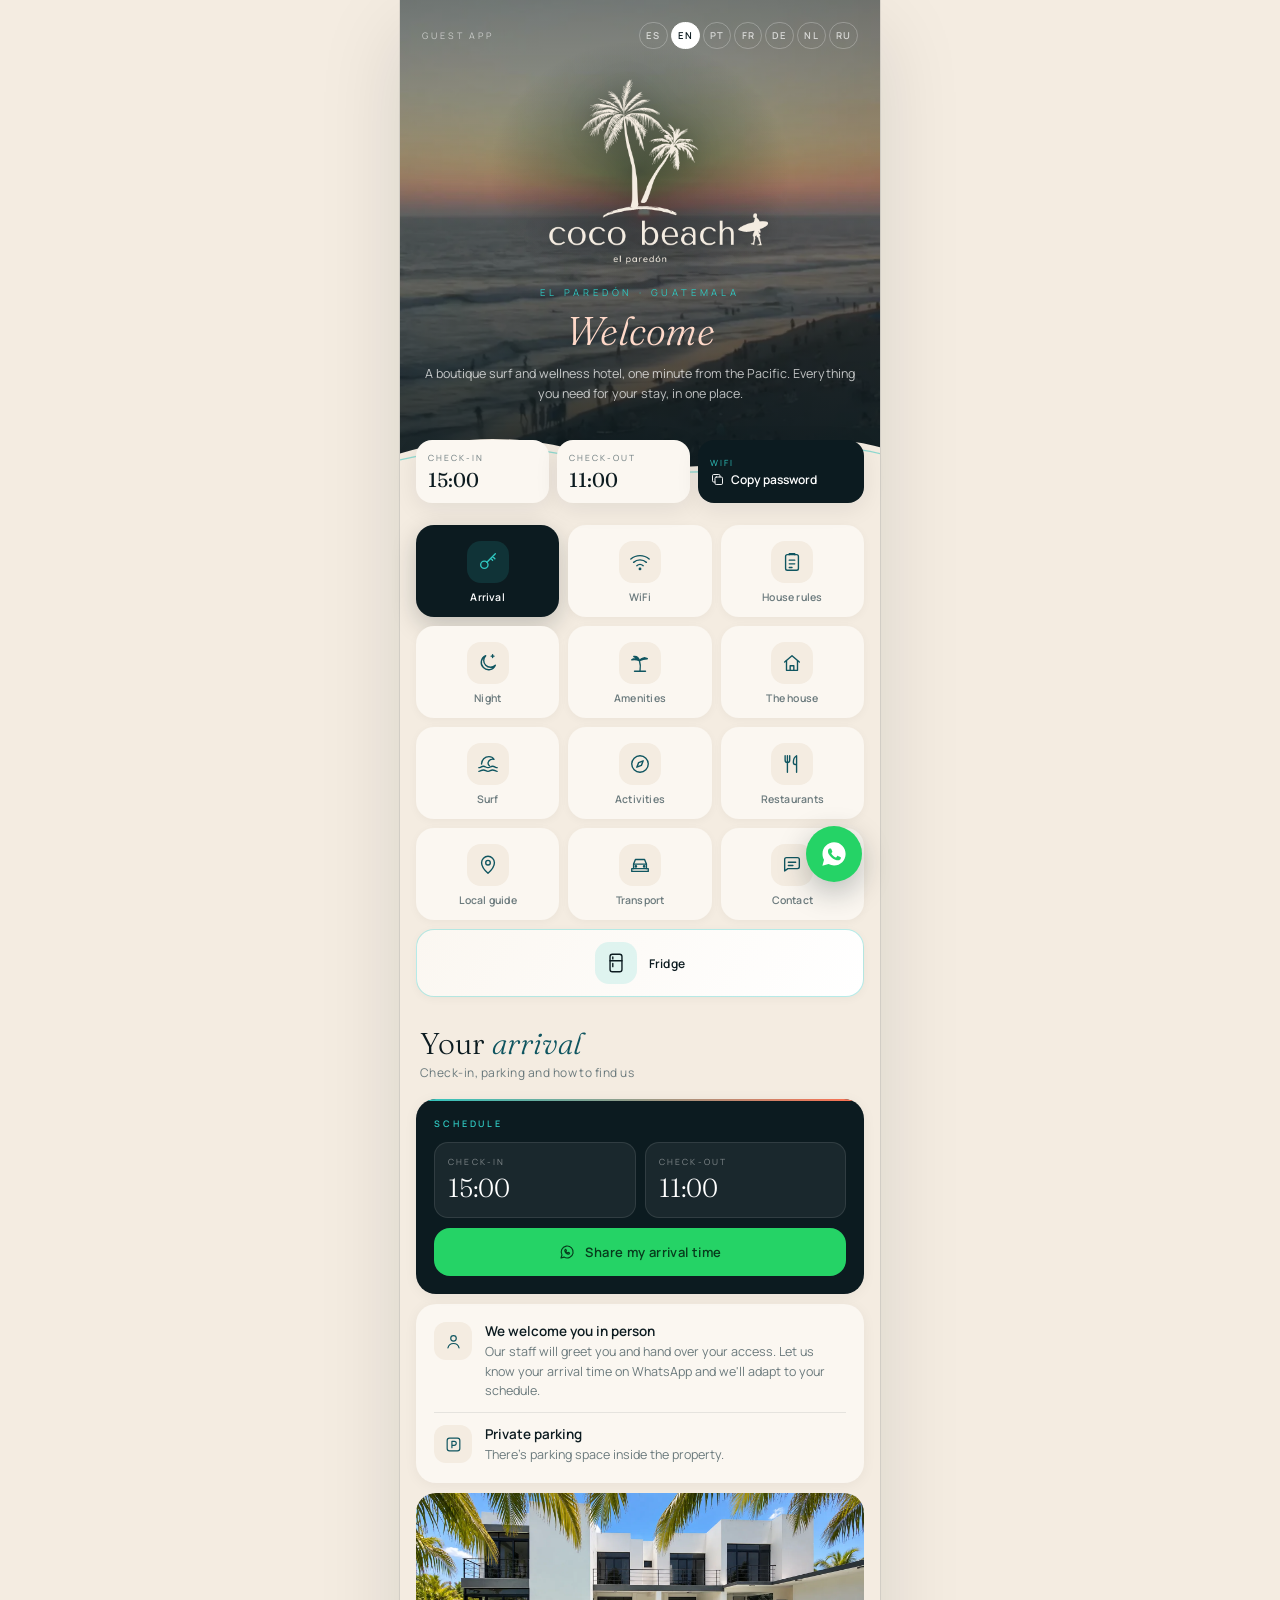
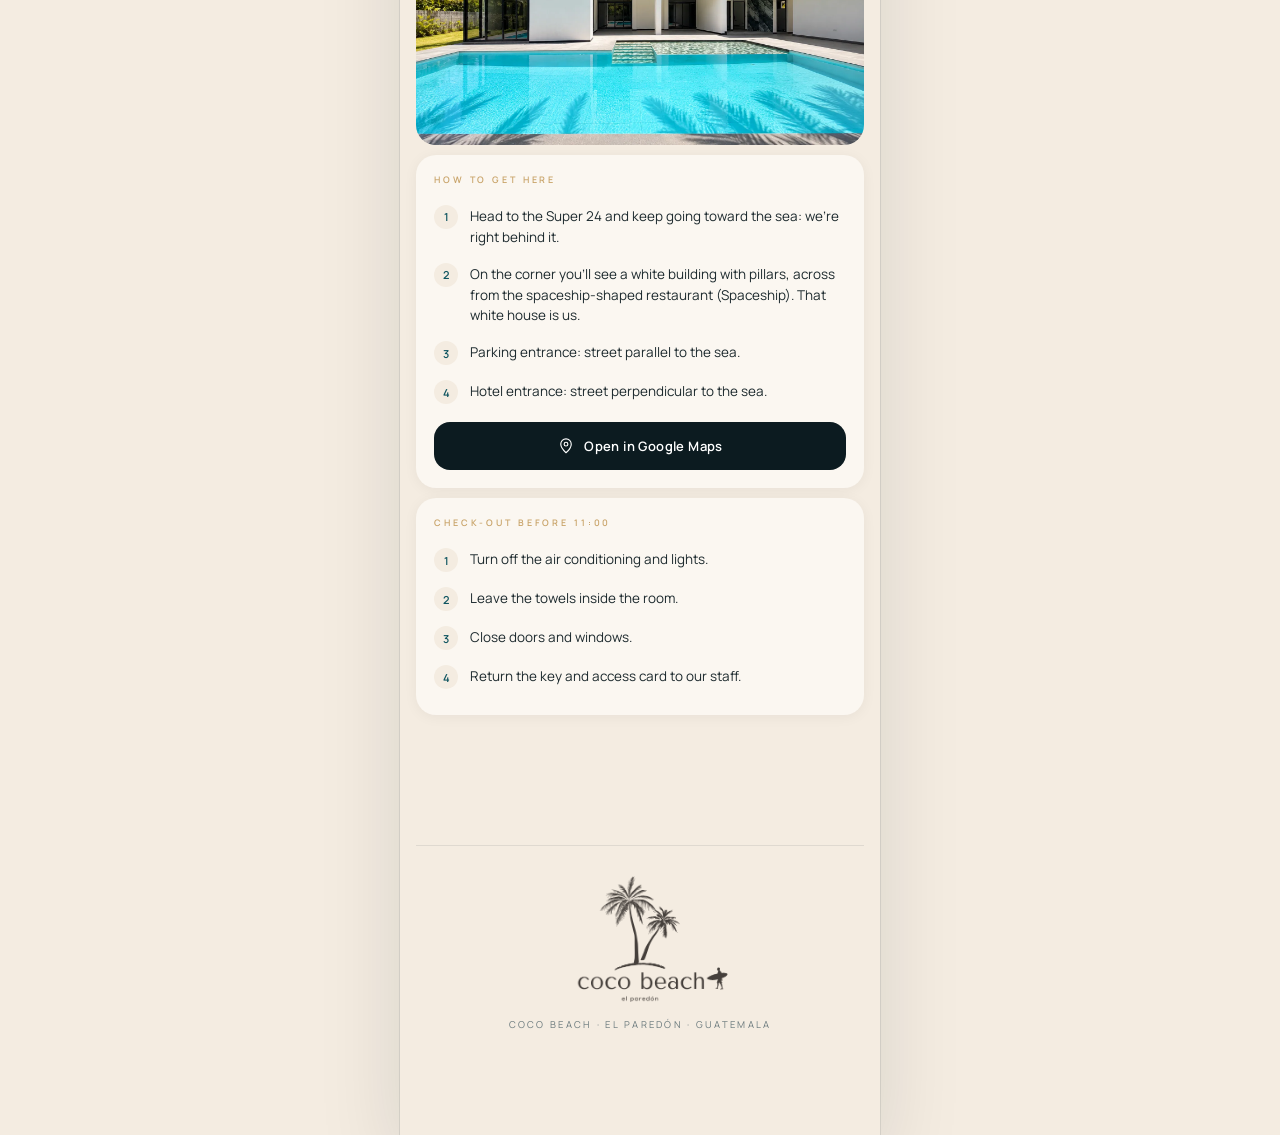
==== guestapp/index.html @ 46b98e41 "Guest app: sección Nevera con pedido por WhatsApp Productos, precios y cantidades desde Google Sheet" ====
<!doctype html>
<html lang="es">
<head>
<meta charset="utf-8">
<meta name="viewport" content="width=device-width, initial-scale=1, viewport-fit=cover">
<title>Coco Beach · Guest App</title>
<meta name="description" content="Guía para huéspedes de Coco Beach, hotel boutique surf en El Paredón, Guatemala.">
<meta name="robots" content="noindex">
<meta property="og:type" content="website">
<meta property="og:site_name" content="Coco Beach El Paredón">
<meta property="og:title" content="Coco Beach · Guest App">
<meta property="og:description" content="Tu guía de estancia: llegada, WiFi, normas, surf, restaurantes y transporte en El Paredón.">
<meta property="og:url" content="https://cocobeachelparedon.com/guestapp/">
<meta property="og:image" content="https://cocobeachelparedon.com/img/og-guestapp.jpg">
<meta property="og:image:width" content="1200">
<meta property="og:image:height" content="630">
<meta property="og:image:alt" content="Logo de Coco Beach sobre el atardecer de El Paredón">
<meta name="twitter:card" content="summary_large_image">
<meta name="twitter:image" content="https://cocobeachelparedon.com/img/og-guestapp.jpg">
<meta name="theme-color" content="#0c1b20">
<link rel="apple-touch-icon" href="../img/logo-mark-dark.png">
<link rel="icon" href="data:image/svg+xml,%3Csvg xmlns='http://www.w3.org/2000/svg' viewBox='0 0 64 64'%3E%3Ccircle cx='32' cy='32' r='32' fill='%230c1b20'/%3E%3Cpath d='M31 52c1-9 1-17-1-25' stroke='%23f3ebe0' stroke-width='3' fill='none' stroke-linecap='round'/%3E%3Cpath d='M30 27c-6-6-14-5-18 0 6-2 11-1 18 0zm0 0c5-7 13-8 19-4-7 0-12 1-19 4zm0 0c-2-7-8-11-14-10 6 2 9 5 14 10zm0 0c4-5 10-7 16-5-6 1-10 2-16 5z' fill='%233fd1c4'/%3E%3C/svg%3E">
<link rel="preconnect" href="https://fonts.googleapis.com">
<link rel="preconnect" href="https://fonts.gstatic.com" crossorigin>
<link href="https://fonts.googleapis.com/css2?family=Fraunces:ital,opsz,wght@0,9..144,300;0,9..144,400;1,9..144,300;1,9..144,400&family=Manrope:wght@400;500;600&display=swap" rel="stylesheet">
<style>
*,*::before,*::after{box-sizing:border-box;margin:0;padding:0;-webkit-tap-highlight-color:transparent}
:root{
  --ink:#0c1b20;--ink2:#16303a;--sea:#2fc7c0;--sea-deep:#0f5560;--coral:#ff6f4f;--palm:#2e5a43;
  --sand:#f4ece1;--sand2:#ebe0d1;--paper:#fbf7f1;--text:#1d2a2e;--muted:#6b7a7d;--line:rgba(12,27,32,.09);
  --gold:#c9a46a;--wa:#25d366;
  --serif:"Fraunces",Georgia,serif;--sans:"Manrope",system-ui,-apple-system,sans-serif;
  --ease:cubic-bezier(.22,1,.36,1);
}
html{background:var(--sand)}
body{font-family:var(--sans);color:var(--text);background:var(--sand);max-width:480px;margin:0 auto;min-height:100vh;position:relative;-webkit-font-smoothing:antialiased;overflow-x:hidden}
@media (min-width:520px){body{box-shadow:0 0 0 1px var(--line),0 30px 80px rgba(12,27,32,.12)}}
a{color:inherit;text-decoration:none}
button{font:inherit;color:inherit;background:none;border:0;cursor:pointer}
svg.i{width:22px;height:22px;fill:none;stroke:currentColor;stroke-width:1.5;stroke-linecap:round;stroke-linejoin:round;flex-shrink:0}

/* hero */
.hero{position:relative;padding:22px 22px 70px;color:#fff;background:var(--ink) url("../img/ext-sunset.webp") center 40%/cover no-repeat;overflow:hidden}
.hero::before{content:"";position:absolute;inset:0;background:linear-gradient(180deg,rgba(12,27,32,.55) 0%,rgba(12,27,32,.35) 40%,rgba(12,27,32,.88) 100%)}
.hero>*{position:relative}
.top{display:flex;justify-content:space-between;align-items:center;gap:10px}
.badge{font-size:9px;letter-spacing:.32em;text-transform:uppercase;color:rgba(255,255,255,.6)}
.langs{display:flex;gap:3px;flex-wrap:wrap;justify-content:flex-end}
.lang{min-width:28px;padding:6px 6px;font-size:9.5px;font-weight:600;letter-spacing:.12em;border:1px solid rgba(255,255,255,.25);border-radius:20px;color:rgba(255,255,255,.7);transition:.2s}
.lang.on{background:#fff;border-color:#fff;color:var(--ink)}
.logo-wrap{position:relative;display:flex;justify-content:center;margin:30px 0 22px}
.logo-wrap::before{content:"";position:absolute;left:50%;top:50%;width:300px;height:260px;transform:translate(-50%,-50%);background:radial-gradient(closest-side,rgba(12,27,32,.55),rgba(12,27,32,0));pointer-events:none}
.logo{position:relative;display:block;width:220px;max-width:62vw;height:auto;transform:translateX(8.5%);filter:drop-shadow(0 2px 14px rgba(0,0,0,.35))}
.eyebrow{text-align:center;font-size:9.5px;letter-spacing:.4em;text-transform:uppercase;color:var(--sea);margin-bottom:10px}
.title{text-align:center;font-family:var(--serif);font-weight:300;font-size:40px;line-height:1.08}
.title em{font-style:italic;color:#ffd9c9}
.tagline{text-align:center;margin-top:12px;font-size:12.5px;color:rgba(255,255,255,.72);line-height:1.6}
.wave{position:absolute;left:0;right:0;bottom:-3px;width:100%;height:49px;display:block}

/* quick strip */
.strip{display:grid;grid-template-columns:1fr 1fr 1.25fr;gap:8px;margin:-34px 16px 0;position:relative;z-index:2}
.chip{background:var(--paper);border-radius:16px;padding:12px 12px 11px;box-shadow:0 6px 24px rgba(12,27,32,.08)}
.chip small{display:block;font-size:8.5px;letter-spacing:.24em;text-transform:uppercase;color:var(--muted);margin-bottom:3px}
.chip b{font-family:var(--serif);font-weight:400;font-size:20px;color:var(--ink)}
.chip.wifi{background:var(--ink);color:#fff;text-align:left}
.chip.wifi small{color:var(--sea)}
.chip.wifi b{color:#fff;font-size:12px;line-height:1.25;font-family:var(--sans);font-weight:600;display:flex;align-items:center;gap:6px}
.chip.wifi svg.i{width:15px;height:15px}

/* nav */
.nav{display:grid;grid-template-columns:repeat(3,1fr);gap:9px;padding:22px 16px 8px}
.tile{background:var(--paper);border-radius:18px;padding:15px 6px 12px;display:flex;flex-direction:column;align-items:center;gap:8px;border:1px solid transparent;transition:transform .2s var(--ease),background .2s,box-shadow .2s;box-shadow:0 2px 10px rgba(12,27,32,.04)}
.tile:active{transform:scale(.96)}
.tile .ic{width:42px;height:42px;border-radius:14px;background:var(--sand);display:grid;place-items:center;color:var(--sea-deep);transition:.2s}
.tile span{font-size:10.5px;font-weight:600;letter-spacing:.02em;color:var(--muted);text-align:center;line-height:1.25}
.tile.on{background:var(--ink);box-shadow:0 8px 24px rgba(12,27,32,.22)}
.tile.on .ic{background:rgba(47,199,192,.14);color:var(--sea)}
.tile.on span{color:#fff}

/* sections */
main{padding:14px 16px 120px}
.sec{display:none;animation:up .35s var(--ease)}
.sec.on{display:block}
@keyframes up{from{opacity:0;transform:translateY(10px)}to{opacity:1;transform:none}}
.h{font-family:var(--serif);font-weight:300;font-size:30px;line-height:1.1;color:var(--ink);margin:8px 4px 4px}
.h em{font-style:italic;color:var(--sea-deep)}
.sub{font-size:12px;color:var(--muted);letter-spacing:.04em;margin:0 4px 18px}
.card{background:var(--paper);border-radius:20px;padding:18px;margin-bottom:10px;box-shadow:0 2px 14px rgba(12,27,32,.05)}
.lbl{font-size:9px;font-weight:600;letter-spacing:.32em;text-transform:uppercase;color:var(--gold);margin-bottom:12px}
.p{font-size:13.5px;line-height:1.65;color:var(--text)}
.p+.p{margin-top:8px}
.dark{background:var(--ink);color:#fff;position:relative;overflow:hidden}
.dark::before{content:"";position:absolute;top:0;left:0;right:0;height:2px;background:linear-gradient(90deg,var(--sea),var(--coral))}
.dark .lbl{color:var(--sea)}
.dark .p{color:rgba(255,255,255,.78)}
.boxes{display:grid;grid-template-columns:1fr 1fr;gap:9px}
.box{background:rgba(255,255,255,.06);border:1px solid rgba(255,255,255,.1);border-radius:14px;padding:13px}
.box small{display:block;font-size:8.5px;letter-spacing:.26em;text-transform:uppercase;color:rgba(255,255,255,.45);margin-bottom:4px}
.box b{font-family:var(--serif);font-weight:300;font-size:26px}
.row{display:flex;gap:13px;align-items:flex-start;padding:12px 0;border-bottom:1px solid var(--line)}
.row:last-child{border-bottom:0;padding-bottom:0}
.row:first-child{padding-top:0}
.row .ib{width:38px;height:38px;border-radius:12px;background:var(--sand);display:grid;place-items:center;color:var(--sea-deep);flex-shrink:0}
.row .ib svg.i{width:19px;height:19px}
.row .t{flex:1;min-width:0}
.row .t b{display:block;font-size:13.5px;font-weight:600;color:var(--ink);margin-bottom:2px}
.row .t p{font-size:12.5px;line-height:1.55;color:var(--muted)}
.dark .row{border-color:rgba(255,255,255,.08)}
.dark .row .ib{background:rgba(255,255,255,.07);color:var(--sea)}
.dark .row .t b{color:#fff}
.dark .row .t p{color:rgba(255,255,255,.6)}
ol.steps{list-style:none;counter-reset:s}
ol.steps li{counter-increment:s;display:flex;gap:12px;align-items:flex-start;font-size:13.5px;line-height:1.55;padding:8px 0}
ol.steps li::before{content:counter(s);width:24px;height:24px;border-radius:50%;background:var(--sand);color:var(--sea-deep);font-size:11px;font-weight:600;display:grid;place-items:center;flex-shrink:0;margin-top:-1px}
ul.dots{list-style:none}
ul.dots li{position:relative;padding:8px 0 8px 22px;font-size:13.5px;line-height:1.55;border-bottom:1px solid var(--line)}
ul.dots li:last-child{border-bottom:0}
ul.dots li::before{content:"";position:absolute;left:4px;top:15px;width:7px;height:7px;border-radius:50%;border:1.5px solid var(--sea)}
.btn{display:flex;align-items:center;justify-content:center;gap:9px;width:100%;padding:15px 18px;border-radius:16px;font-size:13px;font-weight:600;letter-spacing:.03em;background:var(--ink);color:#fff;margin-top:10px;transition:transform .15s}
.btn:active{transform:scale(.98)}
.btn.sea{background:var(--sea-deep)}
.btn.wa{background:var(--wa);color:#073b1c}
.btn.light{background:var(--sand);color:var(--ink)}
.btn.coral{background:var(--coral);color:#fff}
.btn svg.i{width:18px;height:18px}
.btns2{display:grid;grid-template-columns:1fr 1fr;gap:8px}
.btns2 .btn{margin-top:8px}
.wifi-box{display:flex;align-items:center;justify-content:space-between;gap:12px;background:rgba(255,255,255,.06);border:1px solid rgba(255,255,255,.1);border-radius:14px;padding:13px 14px;margin-bottom:8px}
.wifi-box small{display:block;font-size:8.5px;letter-spacing:.26em;text-transform:uppercase;color:rgba(255,255,255,.45);margin-bottom:3px}
.wifi-box b{font-size:16px;font-weight:600;word-break:break-all}
.copy{padding:9px 13px;border-radius:12px;background:var(--sea);color:var(--ink);font-size:11px;font-weight:600;white-space:nowrap}
.copy.ok{background:#fff}
.list a{display:flex;align-items:center;gap:13px;padding:12px 0;border-bottom:1px solid var(--line)}
.list a:last-child{border-bottom:0;padding-bottom:0}
.list a:first-child{padding-top:0}
.list .ib{width:38px;height:38px;border-radius:12px;background:var(--sand);display:grid;place-items:center;color:var(--sea-deep);flex-shrink:0}
.list .ib svg.i{width:19px;height:19px}
.list .t{flex:1;min-width:0}
.list .t b{display:block;font-size:14px;font-weight:600;color:var(--ink)}
.list .t small{font-size:11.5px;color:var(--muted)}
.list .go{color:var(--muted)}
.list .go svg.i{width:16px;height:16px}
.tag{display:inline-block;font-size:8.5px;font-weight:600;letter-spacing:.18em;text-transform:uppercase;color:var(--coral);margin-left:6px;vertical-align:2px}
.amen{display:grid;grid-template-columns:1fr 1fr;gap:8px}
.am{background:var(--paper);border-radius:16px;padding:14px;display:flex;gap:10px;align-items:center;font-size:12.5px;font-weight:500;color:var(--ink);box-shadow:0 2px 10px rgba(12,27,32,.04)}
.am svg.i{color:var(--sea-deep);width:19px;height:19px}
.note{display:flex;gap:10px;align-items:flex-start;background:rgba(47,199,192,.1);border-radius:14px;padding:12px 14px;font-size:12.5px;line-height:1.55;color:var(--sea-deep);margin-top:10px}
.note svg.i{width:18px;height:18px;margin-top:1px}
.note.warn{background:rgba(255,111,79,.1);color:#b4472e}
.note[hidden]{display:none}
.photo{border-radius:20px;overflow:hidden;margin-bottom:10px;aspect-ratio:16/9;background:var(--sand2)}
.photo img{width:100%;height:100%;object-fit:cover;display:block}
.host{display:flex;align-items:center;gap:14px;margin-bottom:6px}
.av{width:54px;height:54px;border-radius:50%;background:var(--sand);display:grid;place-items:center;overflow:hidden}
.av img{width:38px;height:auto}
.host b{font-family:var(--serif);font-weight:400;font-size:21px;color:var(--ink);display:block}
.host small{font-size:11.5px;color:var(--muted)}
.dark .host b{color:#fff}
.stars{display:flex;gap:4px;justify-content:center;color:var(--gold);margin:6px 0 10px}
.stars svg.i{width:20px;height:20px;fill:currentColor}
.center{text-align:center}
footer{text-align:center;padding:24px 20px 104px;font-size:9.5px;letter-spacing:.24em;text-transform:uppercase;color:var(--muted);border-top:1px solid var(--line);margin:0 16px}
footer img{width:150px;height:auto;opacity:.85;display:block;margin:6px auto 16px;transform:translateX(8.5%)}
.fab{position:fixed;bottom:max(18px,env(safe-area-inset-bottom));right:max(18px,calc(50vw - 222px));width:56px;height:56px;border-radius:50%;background:var(--wa);color:#fff;display:grid;place-items:center;box-shadow:0 10px 30px rgba(12,27,32,.28);z-index:10}
.fab svg{width:28px;height:28px;fill:#fff}
/* fridge */
.tile.wide{grid-column:1/-1;flex-direction:row;justify-content:center;gap:12px;padding:12px;background:linear-gradient(120deg,var(--paper),#fff);border-color:rgba(47,199,192,.35)}
.tile.wide .ic{background:rgba(47,199,192,.14)}
.tile.wide span{font-size:12px;color:var(--ink)}
.tile.wide.on{background:var(--ink);border-color:var(--ink)}
.tile.wide.on span{color:#fff}
.fcat{font-size:9px;font-weight:600;letter-spacing:.32em;text-transform:uppercase;color:var(--gold);margin:20px 4px 10px}
.fgrid{display:grid;grid-template-columns:1fr 1fr;gap:9px}
.prod{background:var(--paper);border-radius:18px;padding:10px 10px 12px;display:flex;flex-direction:column;box-shadow:0 2px 10px rgba(12,27,32,.04);border:1.5px solid transparent;transition:border-color .2s}
.prod.sel{border-color:var(--sea)}
.prod.off{opacity:.5}
.pimg{aspect-ratio:1/1;border-radius:13px;background:var(--sand);display:grid;place-items:center;overflow:hidden;margin-bottom:9px;color:var(--sea-deep)}
.pimg img{width:84%;height:84%;object-fit:contain;display:block}
.pimg svg.i{width:34px;height:34px;opacity:.55}
.prod b{font-size:12.5px;font-weight:600;color:var(--ink);line-height:1.3}
.prod small{font-size:10.5px;color:var(--muted);margin-top:2px}
.pfoot{display:flex;align-items:center;justify-content:space-between;gap:6px;margin-top:auto;padding-top:9px}
.price{font-family:var(--serif);font-size:18px;color:var(--ink)}
.price.ask{font-family:var(--sans);font-size:10px;color:var(--muted)}
.left{font-size:9.5px;font-weight:600;letter-spacing:.06em;color:var(--sea-deep);margin-top:4px}
.left.out{color:var(--coral)}
.step{display:flex;align-items:center;gap:2px;background:var(--sand);border-radius:20px;padding:2px}
.step button{width:28px;height:28px;border-radius:50%;display:grid;place-items:center;color:var(--ink)}
.step button.add{background:var(--ink);color:#fff}
.step button:disabled{opacity:.3}
.step svg.i{width:15px;height:15px;stroke-width:2}
.step em{font-style:normal;font-size:12.5px;font-weight:600;min-width:16px;text-align:center}
.olines{margin:4px 0 12px}
.oline{display:flex;justify-content:space-between;gap:10px;font-size:13px;padding:7px 0;border-bottom:1px solid rgba(255,255,255,.08);color:rgba(255,255,255,.85)}
.ototal{display:flex;justify-content:space-between;align-items:baseline;padding-top:10px}
.ototal b{font-family:var(--serif);font-weight:300;font-size:28px;color:#fff}
.ototal span{font-size:9px;letter-spacing:.26em;text-transform:uppercase;color:rgba(255,255,255,.5)}
.ofields{display:grid;grid-template-columns:.9fr 1.4fr;gap:8px;margin-top:14px}
.ofields label{display:block;font-size:8.5px;letter-spacing:.24em;text-transform:uppercase;color:rgba(255,255,255,.5);margin-bottom:5px}
.ofields select,.ofields input{width:100%;font:inherit;font-size:14px;color:#fff;background:rgba(255,255,255,.07);border:1px solid rgba(255,255,255,.14);border-radius:12px;padding:11px 12px;outline:none;-webkit-appearance:none;appearance:none}
.ofields select:focus,.ofields input:focus{border-color:var(--sea)}
.ofields select option{color:var(--ink)}
.dark .note{background:rgba(47,199,192,.12);color:var(--sea)}
.dark .note.warn{background:rgba(255,111,79,.14);color:#ffb4a3}
.cartbar{position:fixed;left:50%;transform:translateX(-50%);bottom:max(16px,env(safe-area-inset-bottom));width:calc(100% - 32px);max-width:448px;display:flex;align-items:center;justify-content:space-between;gap:12px;padding:14px 18px;border-radius:18px;background:var(--ink);color:#fff;box-shadow:0 14px 36px rgba(12,27,32,.35);z-index:11;font-size:13px;font-weight:600}
.cartbar .cnt{display:flex;align-items:center;gap:10px;text-align:left}
.cartbar .cnt svg.i{width:20px;height:20px;color:var(--sea)}
.cartbar small{display:block;font-size:10.5px;font-weight:500;color:rgba(255,255,255,.6)}
.cartbar .go{display:flex;align-items:center;gap:6px;color:var(--sea)}
.cartbar svg.i{width:16px;height:16px}
body.has-cart .fab{display:none}
@media (max-width:360px){.title{font-size:31px}.chip b{font-size:17px}.tile span{font-size:9.5px}}
@media (prefers-reduced-motion:reduce){.sec{animation:none}}
</style>
</head>
<body>

<header class="hero">
  <div class="top">
    <span class="badge">Guest App</span>
    <div class="langs" id="langs"></div>
  </div>
  <div class="logo-wrap"><img class="logo" src="../img/logo-full-light.png" alt="Coco Beach El Paredón" width="342" height="287"></div>
  <p class="eyebrow" data-t="hero.eyebrow"></p>
  <h1 class="title"><em data-t="hero.pre"></em></h1>
  <p class="tagline" data-t="hero.tag"></p>
  <svg class="wave" viewBox="0 0 480 46" preserveAspectRatio="none" aria-hidden="true"><path d="M0 24 C60 6 120 6 180 22 S300 42 360 26 S440 8 480 18 V46 H0Z" fill="#f4ece1"/><path d="M0 30 C70 14 130 16 190 30 S310 46 370 32 S445 16 480 24" fill="none" stroke="rgba(47,199,192,.5)" stroke-width="1.2"/></svg>
</header>

<div class="strip">
  <div class="chip"><small data-t="strip.in"></small><b>15:00</b></div>
  <div class="chip"><small data-t="strip.out"></small><b>11:00</b></div>
  <button class="chip wifi" id="wifiChip" type="button"><small>WiFi</small><b><svg class="i"><use href="#i-copy"/></svg><span data-t="strip.wifi"></span></b></button>
</div>

<nav class="nav" id="nav"></nav>
<main id="main"></main>

<footer>
  <img src="../img/logo-full-dark.png" alt="Coco Beach El Paredón" width="342" height="287">
  Coco Beach · El Paredón · Guatemala
</footer>

<a class="fab" href="https://wa.me/50239995950" target="_blank" rel="noopener" aria-label="WhatsApp"><svg viewBox="0 0 24 24"><path d="M12.04 2C6.58 2 2.13 6.45 2.13 11.91c0 1.75.46 3.45 1.32 4.95L2.05 22l5.25-1.38a9.9 9.9 0 0 0 4.74 1.21h.01c5.46 0 9.91-4.45 9.91-9.91 0-2.65-1.03-5.14-2.9-7.01A9.82 9.82 0 0 0 12.04 2Zm5.8 14.06c-.24.68-1.42 1.3-1.95 1.35-.5.05-.97.23-3.27-.68-2.77-1.09-4.52-3.92-4.66-4.1-.13-.18-1.11-1.48-1.11-2.82 0-1.34.7-2 .95-2.27.25-.27.54-.34.72-.34l.52.01c.17 0 .39-.06.6.46.23.55.77 1.89.84 2.03.07.14.11.3.02.48-.09.18-.14.3-.27.45-.14.16-.29.36-.41.48-.14.14-.28.29-.12.56.16.27.7 1.16 1.51 1.88 1.04.93 1.91 1.21 2.18 1.35.27.14.43.11.59-.07.16-.18.68-.79.86-1.07.18-.27.36-.23.61-.14.25.09 1.59.75 1.86.89.27.14.45.2.52.32.07.11.07.66-.17 1.34Z"/></svg></a>

<svg width="0" height="0" style="position:absolute" aria-hidden="true">
  <symbol id="i-key" viewBox="0 0 24 24"><circle cx="8" cy="15" r="4"/><path d="M10.8 12.2 20 3M17 6l2.5 2.5M15 8l2 2"/></symbol>
  <symbol id="i-wifi" viewBox="0 0 24 24"><path d="M2 8.8a15 15 0 0 1 20 0M5 12.4a10.5 10.5 0 0 1 14 0M8.5 16a5.5 5.5 0 0 1 7 0"/><circle cx="12" cy="19.5" r=".8" fill="currentColor"/></symbol>
  <symbol id="i-rules" viewBox="0 0 24 24"><rect x="5" y="4" width="14" height="17" rx="2"/><path d="M9 4V3h6v1M9 10h6M9 14h6M9 18h3"/></symbol>
  <symbol id="i-moon" viewBox="0 0 24 24"><path d="M20 14.5A8 8 0 1 1 9.5 4a6.5 6.5 0 0 0 10.5 10.5Z"/><path d="M17 3v3M15.5 4.5h3"/></symbol>
  <symbol id="i-palm" viewBox="0 0 24 24"><path d="M12 21c.6-4 .6-8-.6-11.5"/><path d="M11.4 9.5C9 6.8 5.5 6.6 3 8.6c3-.6 5.5-.3 8.4.9ZM11.4 9.5c2-3 5.6-3.8 8.6-2.2-3.2 0-5.8.6-8.6 2.2ZM11.4 9.5c-.8-3-3.4-5-6.2-4.6 2.6.9 4.4 2.4 6.2 4.6ZM11.4 9.5c1.8-2.4 4.4-3.4 7-2.8"/><path d="M6 21h12"/></symbol>
  <symbol id="i-home" viewBox="0 0 24 24"><path d="M4 11 12 4l8 7"/><path d="M6 9.5V20h12V9.5"/><path d="M10 20v-5h4v5"/></symbol>
  <symbol id="i-wave" viewBox="0 0 24 24"><path d="M2 16c2 0 2.5-1.5 5-1.5S9.5 16 12 16s2.5-1.5 5-1.5 3 1.5 5 1.5"/><path d="M2 20c2 0 2.5-1.5 5-1.5S9.5 20 12 20s2.5-1.5 5-1.5 3 1.5 5 1.5"/><path d="M5 12c0-4.5 3.5-8 8-8 2.5 0 4.5 1.2 5.5 3-2.5-.8-5.5.3-6.3 3.2-.4 1.4.2 2.8 1.3 3.8"/></symbol>
  <symbol id="i-compass" viewBox="0 0 24 24"><circle cx="12" cy="12" r="9"/><path d="m15.5 8.5-2 5-5 2 2-5 5-2Z"/></symbol>
  <symbol id="i-food" viewBox="0 0 24 24"><path d="M7 3v8M4.5 3v5a2.5 2.5 0 0 0 5 0V3M7 11v10"/><path d="M17 21V3c-2.2 1.2-3.5 3.6-3.5 7 0 1.6.8 2.5 2 2.5H17"/></symbol>
  <symbol id="i-pin" viewBox="0 0 24 24"><path d="M12 21s-7-6.2-7-11.5A7 7 0 0 1 19 9.5C19 14.8 12 21 12 21Z"/><circle cx="12" cy="9.5" r="2.5"/></symbol>
  <symbol id="i-car" viewBox="0 0 24 24"><path d="M5 16V11l2-5h10l2 5v5"/><path d="M3 16h18v3H3zM5 11h14"/><circle cx="7.5" cy="13.5" r=".7" fill="currentColor"/><circle cx="16.5" cy="13.5" r=".7" fill="currentColor"/></symbol>
  <symbol id="i-chat" viewBox="0 0 24 24"><path d="M4 18.5V6a2 2 0 0 1 2-2h12a2 2 0 0 1 2 2v8a2 2 0 0 1-2 2H7.5L4 18.5Z"/><path d="M8 9h8M8 12.5h5"/></symbol>
  <symbol id="i-clock" viewBox="0 0 24 24"><circle cx="12" cy="12" r="9"/><path d="M12 7v5l3 2"/></symbol>
  <symbol id="i-user" viewBox="0 0 24 24"><circle cx="12" cy="8" r="3.5"/><path d="M5 20c.8-3.6 3.6-5.5 7-5.5s6.2 1.9 7 5.5"/></symbol>
  <symbol id="i-parking" viewBox="0 0 24 24"><rect x="4" y="4" width="16" height="16" rx="3"/><path d="M10 16V8h3a2.5 2.5 0 0 1 0 5h-3"/></symbol>
  <symbol id="i-nfc" viewBox="0 0 24 24"><rect x="3" y="6" width="18" height="12" rx="2"/><path d="M13 10a3 3 0 0 1 0 4M15.5 8.5a5.5 5.5 0 0 1 0 7"/><path d="M6 14h3"/></symbol>
  <symbol id="i-cam" viewBox="0 0 24 24"><path d="M4 8h11l3 3-3 3H4z"/><path d="M8 14v3M5 17h6"/><circle cx="12.5" cy="11" r=".7" fill="currentColor"/></symbol>
  <symbol id="i-shh" viewBox="0 0 24 24"><path d="M4 9v6h4l5 4V5L8 9H4Z"/><path d="m17 9.5 4 5M21 9.5l-4 5"/></symbol>
  <symbol id="i-pool" viewBox="0 0 24 24"><path d="M2 18c2 0 2.5-1.3 5-1.3s3 1.3 5 1.3 3-1.3 5-1.3 3 1.3 5 1.3"/><path d="M8 15V5a2 2 0 0 1 4 0M16 15V5a2 2 0 0 0-4 0M8 9h8M8 12.5h8"/></symbol>
  <symbol id="i-billiard" viewBox="0 0 24 24"><circle cx="12" cy="12" r="8"/><circle cx="12" cy="12" r="3"/></symbol>
  <symbol id="i-sofa" viewBox="0 0 24 24"><path d="M5 11V8a2 2 0 0 1 2-2h10a2 2 0 0 1 2 2v3"/><path d="M3 13a2 2 0 0 1 4 0v1h10v-1a2 2 0 0 1 4 0v5H3v-5ZM5 18v2M19 18v2"/></symbol>
  <symbol id="i-glass" viewBox="0 0 24 24"><path d="M6 4h12l-6 8-6-8ZM12 12v8M8 20h8"/></symbol>
  <symbol id="i-hammock" viewBox="0 0 24 24"><path d="M3 5v15M21 5v15M3 8c3 6 15 6 18 0"/></symbol>
  <symbol id="i-chair" viewBox="0 0 24 24"><path d="M5 20l3-9h8l2 9M6.5 15h11M8 11 6 4"/></symbol>
  <symbol id="i-shower" viewBox="0 0 24 24"><path d="M5 21V6a3 3 0 0 1 6 0"/><path d="M8 8h6a3 3 0 0 0-6 0ZM9.5 12v1M12.5 12v1M11 15v1M14 15v1M15.5 12v1"/></symbol>
  <symbol id="i-drop" viewBox="0 0 24 24"><path d="M12 3s6 6.5 6 11a6 6 0 0 1-12 0c0-4.5 6-11 6-11Z"/></symbol>
  <symbol id="i-laundry" viewBox="0 0 24 24"><rect x="4" y="3" width="16" height="18" rx="2"/><circle cx="12" cy="13" r="4.5"/><path d="M8 6.5h1.5"/></symbol>
  <symbol id="i-snow" viewBox="0 0 24 24"><path d="M12 3v18M4.2 7.5l15.6 9M4.2 16.5l15.6-9M9.5 4.5 12 6l2.5-1.5M9.5 19.5 12 18l2.5 1.5"/></symbol>
  <symbol id="i-towel" viewBox="0 0 24 24"><path d="M6 4h10a2 2 0 0 1 2 2v14H8a2 2 0 0 1-2-2V4Z"/><path d="M6 4a2 2 0 0 0-2 2v3h2M10 15h6"/></symbol>
  <symbol id="i-bulb" viewBox="0 0 24 24"><path d="M9 18h6M10 21h4M8.5 14.5a6 6 0 1 1 7 0c-.8.6-1.5 1.5-1.5 2.5h-4c0-1-.7-1.9-1.5-2.5Z"/></symbol>
  <symbol id="i-sun" viewBox="0 0 24 24"><circle cx="12" cy="12" r="4"/><path d="M12 2v2M12 20v2M4.9 4.9l1.4 1.4M17.7 17.7l1.4 1.4M2 12h2M20 12h2M4.9 19.1l1.4-1.4M17.7 6.3l1.4-1.4"/></symbol>
  <symbol id="i-flag" viewBox="0 0 24 24"><path d="M5 21V4M5 4h12l-2 4 2 4H5"/></symbol>
  <symbol id="i-turtle" viewBox="0 0 24 24"><ellipse cx="11" cy="13" rx="6.5" ry="4.5"/><path d="M17.5 12.5h2a1.5 1.5 0 0 0 0-3c-1 0-1.7.8-2 1.5M6 16.5l-1.5 2M15 16.5l1.5 2M7 9.5 5.5 7.5M14.5 9l1-1.8M8 13h6M11 8.5v9"/></symbol>
  <symbol id="i-whale" viewBox="0 0 24 24"><path d="M3 13c0 3.5 3 6 8 6 4.5 0 8-2.5 8-7 0-1 .5-2 2-3-2 0-3 .5-3.5 1.5-.5-3-3-5-6.5-5S4 7.5 3 13Z"/><path d="M8 6c-.5-1.5-.5-2.5 0-3.5M8 6c1-1 2-1.5 3-1.5"/></symbol>
  <symbol id="i-fish" viewBox="0 0 24 24"><path d="M3 12c3-4 8-5.5 12-3.5l4-3v13l-4-3C11 17.5 6 16 3 12Z"/><circle cx="7.5" cy="11.5" r=".7" fill="currentColor"/></symbol>
  <symbol id="i-kayak" viewBox="0 0 24 24"><path d="M3 16c5 2.5 13 2.5 18 0-5-2.5-13-2.5-18 0Z"/><path d="m6 6 12 14M5 5l2 1-1 1-1-2ZM19 21l-2-1 1-1 1 2Z"/></symbol>
  <symbol id="i-horse" viewBox="0 0 24 24"><path d="M8 21v-5c-2-1-3-3-3-5 0-4 3-7 7-7l1-1 1 2c2 1 4 3 4 6l1 3h-3l-1-2-2 1v8"/><circle cx="14.5" cy="7.5" r=".6" fill="currentColor"/></symbol>
  <symbol id="i-mountain" viewBox="0 0 24 24"><path d="M2 20 9 7l4 6 2-3 7 10H2Z"/><path d="M8 4.5c.6-.8 1.4-.8 2 0M13 3c.6-.8 1.4-.8 2 0"/></symbol>
  <symbol id="i-tree" viewBox="0 0 24 24"><path d="M12 21v-6M7 15h10l-3-4h2l-4-7-4 7h2l-3 4Z"/></symbol>
  <symbol id="i-cash" viewBox="0 0 24 24"><rect x="3" y="6" width="18" height="12" rx="2"/><circle cx="12" cy="12" r="2.5"/><path d="M6 9.5v5M18 9.5v5"/></symbol>
  <symbol id="i-card" viewBox="0 0 24 24"><rect x="3" y="5" width="18" height="14" rx="2"/><path d="M3 10h18M7 15h3"/></symbol>
  <symbol id="i-pill" viewBox="0 0 24 24"><rect x="3" y="8.5" width="18" height="7" rx="3.5" transform="rotate(-45 12 12)"/><path d="m9.5 9.5 5 5"/></symbol>
  <symbol id="i-cart" viewBox="0 0 24 24"><path d="M3 4h2l2.4 11h10.6l2-8H6.3"/><circle cx="9" cy="19.5" r="1.3"/><circle cx="17" cy="19.5" r="1.3"/></symbol>
  <symbol id="i-phone" viewBox="0 0 24 24"><path d="M5 4h4l2 5-2.5 1.5a11 11 0 0 0 5 5L15 13l5 2v4a1 1 0 0 1-1 1C11 20 4 13 4 5a1 1 0 0 1 1-1Z"/></symbol>
  <symbol id="i-shield" viewBox="0 0 24 24"><path d="M12 3 5 6v5.5c0 4.5 3 8 7 9.5 4-1.5 7-5 7-9.5V6l-7-3Z"/></symbol>
  <symbol id="i-plus" viewBox="0 0 24 24"><rect x="3" y="3" width="18" height="18" rx="4"/><path d="M12 8v8M8 12h8"/></symbol>
  <symbol id="i-amb" viewBox="0 0 24 24"><path d="M3 17V8h11v9M14 11h4l3 3v3h-7"/><circle cx="7" cy="17.5" r="1.8"/><circle cx="17" cy="17.5" r="1.8"/><path d="M8.5 10v4M6.5 12h4"/></symbol>
  <symbol id="i-info" viewBox="0 0 24 24"><circle cx="12" cy="12" r="9"/><path d="M12 11v5M12 7.8v.2"/></symbol>
  <symbol id="i-ig" viewBox="0 0 24 24"><rect x="3.5" y="3.5" width="17" height="17" rx="5"/><circle cx="12" cy="12" r="4"/><circle cx="17" cy="7" r=".8" fill="currentColor"/></symbol>
  <symbol id="i-ext" viewBox="0 0 24 24"><path d="M14 4h6v6M20 4l-9 9M18 14v5a1 1 0 0 1-1 1H5a1 1 0 0 1-1-1V7a1 1 0 0 1 1-1h5"/></symbol>
  <symbol id="i-arrow" viewBox="0 0 24 24"><path d="m9 6 6 6-6 6"/></symbol>
  <symbol id="i-copy" viewBox="0 0 24 24"><rect x="8" y="8" width="12" height="12" rx="2"/><path d="M16 8V6a2 2 0 0 0-2-2H6a2 2 0 0 0-2 2v8a2 2 0 0 0 2 2h2"/></symbol>
  <symbol id="i-star" viewBox="0 0 24 24"><path d="m12 3 2.7 5.6 6.1.9-4.4 4.3 1 6.1L12 17l-5.4 2.9 1-6.1-4.4-4.3 6.1-.9L12 3Z"/></symbol>
  <symbol id="i-warn" viewBox="0 0 24 24"><path d="M12 4 2.5 20h19L12 4Z"/><path d="M12 10v4.5M12 17.2v.2"/></symbol>
  <symbol id="i-fridge" viewBox="0 0 24 24"><rect x="5.5" y="2.5" width="13" height="19" rx="2.5"/><path d="M5.5 9.5h13M8.5 5.5v2M8.5 12.5v3.5"/></symbol>
  <symbol id="i-bottle" viewBox="0 0 24 24"><path d="M10 2.5h4M10.5 2.5v3.2c0 .8-.4 1.4-1 2-1.2 1-2 2.3-2 3.8V20a1.5 1.5 0 0 0 1.5 1.5h6a1.5 1.5 0 0 0 1.5-1.5v-8.5c0-1.5-.8-2.8-2-3.8-.6-.6-1-1.2-1-2V2.5"/><path d="M7.5 13h9"/></symbol>
  <symbol id="i-minus" viewBox="0 0 24 24"><path d="M6 12h12"/></symbol>
  <symbol id="i-add" viewBox="0 0 24 24"><path d="M12 6v12M6 12h12"/></symbol>
  <symbol id="i-wa" viewBox="0 0 24 24"><path d="M4 20l1.3-4A8 8 0 1 1 8 18.8L4 20Z"/><path d="M9 9.5c0 3 2.5 5.5 5.5 5.5l1-1.5-2-1-1 .8a4 4 0 0 1-2-2l.8-1-1-2L9 9.5Z"/></symbol>
</svg>

<script>
const WIFI = { ssid: "Cocobeach 2.0", pass: "Cocobeach2026@" };
const WA = "50239995950";
const MAP = "https://maps.app.goo.gl/5KLCpb5JXReoBkAU7";
const IG = "https://instagram.com/cocobeachgt";
const INFO = "https://infoelparedon.com";
/* Cambia estos enlaces por los de tus anuncios cuando los tengas */
const REVIEW = {
  google: "https://maps.app.goo.gl/5KLCpb5JXReoBkAU7",
  airbnb: "https://www.airbnb.com/",
  booking: "https://www.booking.com/"
};
const FOOD = [
  { n: "Máncora", tag: "peru", url: "https://maps.app.goo.gl/Dyga2ypsZCZygH598" },
  { n: "Bora", tag: "port", url: "https://maps.app.goo.gl/jbpe6ocDUdAs9oPR" },
  { n: "Ema Cocina", tag: "kitchen", url: "https://maps.app.goo.gl/5BhMEcLCX9Jyc37C9" },
  { n: "El Cevichito", tag: "ceviche", url: "https://maps.app.goo.gl/1pVHfjgBmfSjxJ4i8" },
  { n: "Delicias del Mar", tag: "seafood", url: "https://maps.app.goo.gl/5RZMDyt8bCAouKF76" },
  { n: "Pez Paredón", tag: "seafood", url: "https://maps.app.goo.gl/KUEMswHto991oCY98" },
  { n: "Yoli's", tag: "local", url: "https://maps.app.goo.gl/ekPn13KEhigTVfg16" },
  { n: "Spaceship Bar", tag: "bar", url: "https://maps.app.goo.gl/ggw1zWGUJ2DZb2RD7" },
  { n: "Cafecito del Mar", tag: "cafe", url: "https://maps.app.goo.gl/HEwZB7CQZgKDc8Nt8" },
  { n: "Fruiti", tag: "fav", url: "https://maps.app.goo.gl/Z8Q5tk8oTwgaG7n6A" },
  { n: "Playa 14", tag: "fav", url: "https://maps.app.goo.gl/7pPa7p9RdQgo1ugw8" },
  { n: "Olivia's Pizza", tag: "pizza", url: "https://www.google.com/maps/search/?api=1&query=Olivia%27s+Pizza+El+Paredon+Guatemala" }
];
const SOS = [
  { k: "police", ic: "shield", tel: "+50230247599", show: "+502 3024 7599" },
  { k: "amb", ic: "amb", tel: "+50248941332", show: "+502 4894 1332" },
  { k: "doctor", ic: "plus", tel: "+50253561578", show: "+502 5356 1578" },
  { k: "tourist", ic: "info", tel: "+50251881819", show: "+502 5188 1819" }
];
const NAV = [
  ["arrive","key"],["wifi","wifi"],["rules","rules"],["night","moon"],["amen","palm"],["house","home"],
  ["surf","wave"],["act","compass"],["food","food"],["local","pin"],["ride","car"],["contact","chat"],["fridge","fridge"]
];
/* Nevera: los precios y cantidades se leen del Google Sheets.
   Si no se puede leer (sin conexión o sin compartir), se usa esta lista. */
const SHEET = "113B60rEB3dyVw-sRrLlBId0KyRdi6N1pXmxNOoB9ya8";
const ROOMS = ["1","2","3","4","5","6"];
const FRIDGE_DEFAULT = [
  ["coca-cola","Refrescos","Coca-Cola","450 ml"],["coca-cola-zero","Refrescos","Coca-Cola Zero","355 ml"],
  ["canada-dry-ginger-ale","Refrescos","Canada Dry Ginger Ale","350 ml · lata"],["canada-dry-tonica","Refrescos","Canada Dry Agua Tónica","350 ml · lata"],
  ["lipton","Té","Lipton Ice Tea","500 ml"],["lipton-limon","Té","Lipton Ice Tea Limón","500 ml"],
  ["gatorade-limon","Isotónicos","Gatorade Limón","600 ml"],["gatorade-uva","Isotónicos","Gatorade Uva","600 ml"],
  ["gatorade-fruit-punch","Isotónicos","Gatorade Fruit Punch","600 ml"],["gatorade-naranja","Isotónicos","Gatorade Naranja","600 ml"],
  ["hidravida-lima-limon","Isotónicos","Hidravida Lima Limón","625 ml"],["hidravida-fresa-kiwi","Isotónicos","Hidravida Fresa Kiwi","625 ml"],
  ["hidravida-maracuya","Isotónicos","Hidravida Maracuyá","625 ml"],["hidravida-fresa","Isotónicos","Hidravida Fresa","625 ml"],
  ["v8-orange-carrot","Jugos","V8 Splash Orange Carrot","473 ml"],["v8-berry-blend","Jugos","V8 Splash Berry Blend","473 ml"],
  ["v8-strawberry-kiwi","Jugos","V8 Splash Strawberry Kiwi","473 ml"],
  ["salutaris","Agua","Salutaris Agua Mineral","600 ml"],["salvavidas","Agua","Agua Pura Salvavidas","600 ml"],["shangri-la","Agua","Shangri-La Agua Mineral","354 ml · lata"],
  ["coco","Coco","Coco natural","1 unidad"],["sauvignon-blanc","Vino","Sauvignon Blanc","187.5 ml"],
  ["heineken-00","Cerveza","Heineken 0.0 (sin alcohol)","330 ml"],["corona","Cerveza","Corona","355 ml"],
  ["gallo","Cerveza","Gallo","350 ml"],["dorada-draft","Cerveza","Dorada Draft","350 ml"]
].map(([id, cat, n, size]) => ({ id, cat, n, size, price: null, qty: null }));
const CAT_KEYS = { refrescos:"soda", refresco:"soda", te:"tea", "te frio":"tea", isotonicos:"sport", isotonico:"sport", jugos:"juice", jugo:"juice", agua:"water", aguas:"water", coco:"coco", cocos:"coco", vino:"wine", vinos:"wine", cerveza:"beer", cervezas:"beer" };
let fridge = FRIDGE_DEFAULT, cart = {}, order = { room: "", name: "" };
const LANGS = ["es","en","pt","fr","de","nl","ru"];

const T = {
es:{
  hero:{eyebrow:"El Paredón · Guatemala",pre:"Bienvenidos",tag:"Hotel boutique de surf y bienestar, a un minuto del Pacífico. Todo lo que necesitas para tu estancia, en un solo lugar."},
  strip:{in:"Check-in",out:"Check-out",wifi:"Copiar clave"},
  nav:{arrive:"Llegada",wifi:"WiFi",rules:"Normas",night:"Noche",amen:"Amenidades",house:"La casa",surf:"Surf",act:"Actividades",food:"Restaurantes",local:"Guía local",ride:"Transporte",contact:"Contacto",fridge:"Nevera"},
  arrive:{h:"Tu <em>llegada</em>",sub:"Check-in, parking y cómo encontrarnos",box:"Horario",ci:"Check-in",co:"Check-out",
    recep:"Te recibimos en persona",recepD:"Nuestro personal te da la bienvenida y te entrega el acceso. Avísanos por WhatsApp a qué hora llegas y nos adaptamos a tu horario.",
    park:"Parking privado",parkD:"Hay espacio para aparcar dentro de la propiedad.",
    how:"Cómo llegar",howL:["Ve hasta el Super 24 y sigue en dirección al mar: estamos justo detrás.","En la esquina verás un edificio blanco con pilares, frente al restaurante con forma de nave espacial (Spaceship). Esa casa blanca somos nosotros.","Entrada al parking: calle paralela al mar.","Entrada al hotel: calle perpendicular al mar."],
    map:"Abrir en Google Maps",waArr:"Avisar mi hora de llegada",waMsg:"Hola, soy huésped de Coco Beach. Llego el día ___ aproximadamente a las ___.",
    out:"Check-out antes de las 11:00",outL:["Apaga el aire acondicionado y las luces.","Deja las toallas dentro de la habitación.","Cierra puertas y ventanas.","Entrega la llave y la tarjeta de acceso a nuestro personal."]},
  wifi:{h:"<em>WiFi</em>",sub:"Conexión en toda la propiedad",net:"Red",pass:"Contraseña",copy:"Copiar",ok:"Copiado",steps:["Abre los ajustes WiFi de tu móvil.","Elige la red «Cocobeach 2.0».","Pega la contraseña y conéctate."]},
  rules:{h:"Normas de la <em>casa</em>",sub:"Para que todos disfruten de la calma",
    L:["Solo adultos: mayores de 18 años, no se admiten niños.","No se admiten mascotas.","No se permiten visitas no registradas.","Somos un hotel boutique wellness: prohibido fumar en interiores, solo en áreas al aire libre.","No comer dentro de las habitaciones.","No se permite comida ni vidrio en la piscina.","Dúchate antes de entrar a la piscina.","No se permiten armas en la propiedad.","No se permiten fiestas ni eventos.","Cualquier objeto roto, y las llaves o tarjetas perdidas, se cobrarán."],
    thanks:"Gracias por ayudarnos a cuidar este rincón de El Paredón."},
  night:{h:"Por la <em>noche</em>",sub:"Horarios, acceso y descanso",
    hours:"Áreas comunes de 9:00 a 21:00",hoursD:"Piscina, billar, sala de estar y zonas comunes están abiertas de 9 de la mañana a 9 de la noche.",
    nfc:"Acceso con tarjeta NFC",nfcD:"Puedes entrar a la propiedad a cualquier hora con tu tarjeta. Llévala siempre contigo.",
    quiet:"Silencio para el descanso",quietD:"Al volver de noche, hazlo en silencio: otros huéspedes descansan. Volumen moderado a partir de las 22:00.",
    cam:"Seguridad 24 h",camD:"Hay cámaras solo en zonas comunes exteriores. Nunca dentro de habitaciones ni baños: tu privacidad está garantizada."},
  amen:{h:"<em>Amenidades</em>",sub:"Todo incluido en tu estancia",note:"Piscina, billar y zonas comunes: de 9:00 a 21:00.",
    L:{pool:"Piscina",billiard:"Mesa de billar",sofa:"Sala de estar",hammock:"Hamacas",chair:"Sillas de playa",shower:"Ducha exterior",drop:"Agua potable",laundry:"Lavandería",snow:"Aire acondicionado",wifi:"WiFi",parking:"Parking privado"}},
  house:{h:"Cómo usar <em>la casa</em>",sub:"Pequeños detalles que marcan la diferencia",
    L:[["snow","Aire acondicionado","Cada habitación tiene su AC con mando. Mantén puertas y ventanas cerradas para que enfríe antes. Apágalo al salir."],["bulb","Luces","Por favor, deja las luces apagadas cuando salgas de la habitación."],["drop","Agua potable","En cada planta hay agua potable para servirte cuando quieras."],["towel","Toallas","Las toallas de la habitación no pueden salir de la propiedad. Para la playa, pide toallas de playa (según disponibilidad)."],["shower","Ducha exterior","Quítate la arena antes de entrar a la piscina o a la habitación."],["billiard","Mesa de billar","No pongas nada sobre la mesa si no es para jugar."],["laundry","Lavandería","Escríbenos por WhatsApp si necesitas lavar ropa."]]},
  surf:{h:"Hora de <em>surf</em>",sub:"Olas del Pacífico a un minuto",
    intro:"No damos clases de surf directamente, pero El Paredón tiene escuelas y alquiler de tablas a pocos pasos. En infoelparedon.com encontrarás todas las opciones con horarios y precios.",
    btn:"Escuelas y alquiler de tablas",tips:"Consejos del mar",
    L:["Las mañanas suelen tener el mar más limpio y menos viento.","El Pacífico aquí tiene corrientes fuertes: si no tienes experiencia, surfea con instructor.","La arena volcánica quema al mediodía: usa sandalias.","Protector solar siempre: el sol pega fuerte entre las 11:00 y las 15:00.","Tienes sillas de playa a tu disposición."]},
  act:{h:"<em>Actividades</em>",sub:"Lo mejor de El Paredón y alrededores",
    L:[["tree","Manglares de Sipacate","Paseo en lancha por los canales del Parque Nacional Sipacate-Naranjo."],["turtle","Liberación de tortugas","Ayuda a liberar tortugas bebé al mar (en temporada)."],["whale","Avistamiento de ballenas","Salidas en barco para ver ballenas jorobadas (en temporada)."],["fish","Pesca","Pesca deportiva o con pescadores locales."],["kayak","Kayak","Rema por los manglares al amanecer o al atardecer."],["horse","Paseo a caballo","Cabalgata por la playa al atardecer."],["mountain","Volcanes y Antigua","Excursiones a Antigua Guatemala y sus volcanes, a unas 2 horas."]],
    btn:"Ver tours y reservar",note:"Tienes horarios, precios y contactos de todas estas actividades en infoelparedon.com."},
  food:{h:"Dónde <em>comer</em>",sub:"Nuestros favoritos: conocemos a sus dueños",intro:"Sitios de confianza, a pocos minutos caminando. Dile que vienes de Coco Beach.",
    tags:{peru:"Peruana",port:"Portuguesa",kitchen:"Cocina",ceviche:"Ceviches",seafood:"Mariscos",local:"Cocina local",bar:"Bar",cafe:"Café",fav:"Favorito local",pizza:"Pizza"}},
  local:{h:"Guía <em>local</em>",sub:"Servicios y teléfonos útiles",serv:"Servicios en el pueblo",
    L:[["cash","Cajero automático","Hay cajero en el pueblo, pero no siempre tiene efectivo."],["cash","Trae efectivo","Muchos sitios solo aceptan quetzales en efectivo."],["card","Tarjeta","Algunos restaurantes y tiendas aceptan tarjeta."],["pill","Farmacia","Hay farmacia en el pueblo."]],
    shops:"Tiendas",super:"Super 24",torre:"La Torre Express",shopD:"Supermercado",
    sos:"Emergencias",police:"Policía",amb:"Ambulancia",doctor:"Médico urgente",tourist:"Asistencia al turista",call:"Llamar"},
  ride:{h:"<em>Transporte</em>",sub:"Llega y muévete sin complicaciones",
    yoan:"Yoan · Chofer privado",yoanD:"Nuestro conductor de confianza. Transporte privado por todo el país y turismo bilingüe en francés y español. Reserva con antelación por WhatsApp.",
    wa:"WhatsApp",ig:"Instagram y Facebook",msg:"Hola Yoan, soy huésped de Coco Beach. Necesito transporte desde ___ hasta ___ el día ___.",
    sh:"Shuttle compartido",shD:"Es la opción más económica desde Antigua (unas 2 horas). Escríbenos y te ayudamos a reservarlo.",shBtn:"Pedir ayuda con el shuttle",shMsg:"Hola, ¿me ayudan a reservar un shuttle compartido a Coco Beach?"},
  fridge:{h:"La <em>nevera</em>",sub:"Bebidas frías siempre a mano",how:"Cómo funciona",steps:["Coge lo que quieras de la nevera.", "Márcalo aquí con el botón + y envíanos el WhatsApp.", "Te lo cobramos al final de tu estancia, con tarjeta o en efectivo."],left:"Quedan {n}",out:"Agotado",ask:"Consultar precio",order:"Tu pedido",room:"Habitación",pick:"Elige",name:"Tu nombre (opcional)",total:"Total",send:"Enviar por WhatsApp",empty:"Añade con el botón + lo que has cogido.",need:"Elige tu habitación para enviar el pedido.",sent:"¡Gracias! Lo apuntamos a tu cuenta.",items:"productos",view:"Ver pedido",noPrice:"Algunos productos aún no tienen precio: te lo confirmamos.",cats:{"soda": "Refrescos", "tea": "Té frío", "sport": "Isotónicos", "juice": "Jugos", "water": "Agua", "coco": "Coco", "wine": "Vino", "beer": "Cerveza"}},
  contact:{h:"<em>Contacto</em>",sub:"Estamos cerca, escríbenos 24/7",host:"Tu anfitrión · Coco Beach",
    hostD:"Recomendaciones, transporte, tours o cualquier duda: respondemos rápido.",wa:"Escribir por WhatsApp",ig:"Síguenos en Instagram",
    rev:"¿Disfrutaste tu estancia?",revD:"Tu reseña nos ayuda muchísimo. Gracias por elegir Coco Beach.",map:"Ubicación"}
},
en:{
  hero:{eyebrow:"El Paredón · Guatemala",pre:"Welcome",tag:"A boutique surf and wellness hotel, one minute from the Pacific. Everything you need for your stay, in one place."},
  strip:{in:"Check-in",out:"Check-out",wifi:"Copy password"},
  nav:{arrive:"Arrival",wifi:"WiFi",rules:"House rules",night:"Night",amen:"Amenities",house:"The house",surf:"Surf",act:"Activities",food:"Restaurants",local:"Local guide",ride:"Transport",contact:"Contact",fridge:"Fridge"},
  arrive:{h:"Your <em>arrival</em>",sub:"Check-in, parking and how to find us",box:"Schedule",ci:"Check-in",co:"Check-out",
    recep:"We welcome you in person",recepD:"Our staff will greet you and hand over your access. Let us know your arrival time on WhatsApp and we'll adapt to your schedule.",
    park:"Private parking",parkD:"There's parking space inside the property.",
    how:"How to get here",howL:["Head to the Super 24 and keep going toward the sea: we're right behind it.","On the corner you'll see a white building with pillars, across from the spaceship-shaped restaurant (Spaceship). That white house is us.","Parking entrance: street parallel to the sea.","Hotel entrance: street perpendicular to the sea."],
    map:"Open in Google Maps",waArr:"Share my arrival time",waMsg:"Hi, I'm a guest at Coco Beach. I arrive on ___ at around ___.",
    out:"Check-out before 11:00",outL:["Turn off the air conditioning and lights.","Leave the towels inside the room.","Close doors and windows.","Return the key and access card to our staff."]},
  wifi:{h:"<em>WiFi</em>",sub:"Coverage across the property",net:"Network",pass:"Password",copy:"Copy",ok:"Copied",steps:["Open your phone's WiFi settings.","Choose the “Cocobeach 2.0” network.","Paste the password and connect."]},
  rules:{h:"House <em>rules</em>",sub:"So everyone can enjoy the calm",
    L:["Adults only: 18+, no children.","No pets.","No unregistered visitors.","We're a boutique wellness hotel: no smoking indoors, only in open-air areas.","No eating inside the rooms.","No food or glass in the pool.","Shower before getting into the pool.","No weapons on the property.","No parties or events.","Any broken items, and lost keys or cards, will be charged."],
    thanks:"Thank you for helping us look after this corner of El Paredón."},
  night:{h:"At <em>night</em>",sub:"Hours, access and rest",
    hours:"Common areas 9 am – 9 pm",hoursD:"The pool, pool table, lounge and common areas are open from 9 in the morning to 9 at night.",
    nfc:"NFC card access",nfcD:"You can enter the property at any time with your card. Always keep it with you.",
    quiet:"Quiet for everyone's rest",quietD:"When you come back at night, please keep it quiet: other guests are resting. Moderate volume after 10 pm.",
    cam:"24 h security",camD:"There are cameras only in outdoor common areas. Never inside rooms or bathrooms: your privacy is guaranteed."},
  amen:{h:"<em>Amenities</em>",sub:"All included in your stay",note:"Pool, pool table and common areas: 9 am – 9 pm.",
    L:{pool:"Pool",billiard:"Pool table",sofa:"Lounge",hammock:"Hammocks",chair:"Beach chairs",shower:"Outdoor shower",drop:"Drinking water",laundry:"Laundry",snow:"Air conditioning",wifi:"WiFi",parking:"Private parking"}},
  house:{h:"Using <em>the house</em>",sub:"Small details that make a difference",
    L:[["snow","Air conditioning","Each room has its own AC with a remote. Keep doors and windows closed so it cools faster. Turn it off when you leave."],["bulb","Lights","Please switch the lights off when you leave the room."],["drop","Drinking water","There's drinking water on every floor, help yourself anytime."],["towel","Towels","Room towels can't leave the property. For the beach, ask for beach towels (subject to availability)."],["shower","Outdoor shower","Rinse off the sand before using the pool or entering your room."],["billiard","Pool table","Please don't put anything on the table unless you're playing."],["laundry","Laundry","Message us on WhatsApp if you need laundry."]]},
  surf:{h:"Time to <em>surf</em>",sub:"Pacific waves one minute away",
    intro:"We don't run surf lessons ourselves, but El Paredón has surf schools and board rentals just steps away. On infoelparedon.com you'll find every option with schedules and prices.",
    btn:"Surf schools and board rental",tips:"Ocean tips",
    L:["Mornings usually bring cleaner waves and less wind.","The Pacific here has strong currents: if you're not experienced, surf with an instructor.","Volcanic sand gets very hot at midday: wear sandals.","Always wear sunscreen: the sun is strongest between 11 am and 3 pm.","Beach chairs are available for you."]},
  act:{h:"<em>Activities</em>",sub:"The best of El Paredón and around",
    L:[["tree","Sipacate mangroves","Boat ride through the canals of Sipacate-Naranjo National Park."],["turtle","Turtle release","Help release baby turtles into the ocean (in season)."],["whale","Whale watching","Boat trips to see humpback whales (in season)."],["fish","Fishing","Sport fishing or fishing with local fishermen."],["kayak","Kayak","Paddle through the mangroves at sunrise or sunset."],["horse","Horseback riding","Ride along the beach at sunset."],["mountain","Volcanoes and Antigua","Day trips to Antigua Guatemala and its volcanoes, about 2 hours away."]],
    btn:"See tours and book",note:"You'll find schedules, prices and contacts for all these activities on infoelparedon.com."},
  food:{h:"Where to <em>eat</em>",sub:"Our favourites: we know the owners",intro:"Trusted spots a few minutes' walk away. Tell them you're staying at Coco Beach.",
    tags:{peru:"Peruvian",port:"Portuguese",kitchen:"Kitchen",ceviche:"Ceviche",seafood:"Seafood",local:"Local food",bar:"Bar",cafe:"Café",fav:"Local favourite",pizza:"Pizza"}},
  local:{h:"Local <em>guide</em>",sub:"Services and useful numbers",serv:"Services in town",
    L:[["cash","ATM","There's an ATM in town, but it doesn't always have cash."],["cash","Bring cash","Many places only accept quetzales in cash."],["card","Cards","Some restaurants and shops accept cards."],["pill","Pharmacy","There's a pharmacy in town."]],
    shops:"Shops",super:"Super 24",torre:"La Torre Express",shopD:"Supermarket",
    sos:"Emergencies",police:"Police",amb:"Ambulance",doctor:"Urgent doctor",tourist:"Tourist assistance",call:"Call"},
  ride:{h:"<em>Transport</em>",sub:"Arrive and get around with ease",
    yoan:"Yoan · Private driver",yoanD:"Our trusted driver. Private transport across the whole country and bilingual tours in French and Spanish. Book ahead on WhatsApp.",
    wa:"WhatsApp",ig:"Instagram and Facebook",msg:"Hi Yoan, I'm a guest at Coco Beach. I need a ride from ___ to ___ on ___.",
    sh:"Shared shuttle",shD:"The most affordable option from Antigua (about 2 hours). Message us and we'll help you book it.",shBtn:"Get help with a shuttle",shMsg:"Hi, could you help me book a shared shuttle to Coco Beach?"},
  fridge:{h:"The <em>fridge</em>",sub:"Cold drinks always at hand",how:"How it works",steps:["Grab whatever you like from the fridge.", "Mark it here with the + button and send us the WhatsApp.", "We'll charge it at the end of your stay, by card or cash."],left:"{n} left",out:"Sold out",ask:"Ask for price",order:"Your order",room:"Room",pick:"Choose",name:"Your name (optional)",total:"Total",send:"Send on WhatsApp",empty:"Use the + button to add what you took.",need:"Choose your room to send the order.",sent:"Thank you! We've added it to your bill.",items:"items",view:"View order",noPrice:"Some items don't have a price yet: we'll confirm it.",cats:{"soda": "Soft drinks", "tea": "Iced tea", "sport": "Sports drinks", "juice": "Juices", "water": "Water", "coco": "Coconut", "wine": "Wine", "beer": "Beer"}},
  contact:{h:"<em>Contact</em>",sub:"We're close by, message us 24/7",host:"Your host · Coco Beach",
    hostD:"Tips, transport, tours or any questions: we reply fast.",wa:"Message on WhatsApp",ig:"Follow us on Instagram",
    rev:"Enjoyed your stay?",revD:"Your review helps us so much. Thank you for choosing Coco Beach.",map:"Location"}
},
fr:{
  hero:{eyebrow:"El Paredón · Guatemala",pre:"Bienvenue",tag:"Un hôtel boutique surf et bien-être, à une minute du Pacifique. Tout ce qu'il vous faut pour votre séjour, au même endroit."},
  strip:{in:"Arrivée",out:"Départ",wifi:"Copier le code"},
  nav:{arrive:"Arrivée",wifi:"WiFi",rules:"Règles",night:"La nuit",amen:"Équipements",house:"La maison",surf:"Surf",act:"Activités",food:"Restaurants",local:"Guide local",ride:"Transport",contact:"Contact",fridge:"Frigo"},
  arrive:{h:"Votre <em>arrivée</em>",sub:"Check-in, parking et comment nous trouver",box:"Horaires",ci:"Arrivée",co:"Départ",
    recep:"Accueil en personne",recepD:"Notre équipe vous accueille et vous remet votre accès. Indiquez-nous votre heure d'arrivée sur WhatsApp et nous nous adaptons.",
    park:"Parking privé",parkD:"Places de stationnement à l'intérieur de la propriété.",
    how:"Comment venir",howL:["Allez jusqu'au Super 24 et continuez vers la mer : nous sommes juste derrière.","Au coin, vous verrez un bâtiment blanc à colonnes, face au restaurant en forme de vaisseau spatial (Spaceship). Cette maison blanche, c'est nous.","Entrée du parking : rue parallèle à la mer.","Entrée de l'hôtel : rue perpendiculaire à la mer."],
    map:"Ouvrir dans Google Maps",waArr:"Indiquer mon heure d'arrivée",waMsg:"Bonjour, je suis client de Coco Beach. J'arrive le ___ vers ___.",
    out:"Départ avant 11h00",outL:["Éteignez la climatisation et les lumières.","Laissez les serviettes dans la chambre.","Fermez portes et fenêtres.","Rendez la clé et la carte d'accès à notre équipe."]},
  wifi:{h:"<em>WiFi</em>",sub:"Connexion dans toute la propriété",net:"Réseau",pass:"Mot de passe",copy:"Copier",ok:"Copié",steps:["Ouvrez les réglages WiFi de votre téléphone.","Choisissez le réseau « Cocobeach 2.0 ».","Collez le mot de passe et connectez-vous."]},
  rules:{h:"Règles de la <em>maison</em>",sub:"Pour que chacun profite du calme",
    L:["Réservé aux adultes : 18 ans et plus, pas d'enfants.","Animaux non admis.","Pas de visiteurs non enregistrés.","Hôtel boutique bien-être : interdit de fumer à l'intérieur, uniquement en extérieur.","Ne pas manger dans les chambres.","Pas de nourriture ni de verre à la piscine.","Douchez-vous avant d'entrer dans la piscine.","Armes interdites dans la propriété.","Pas de fêtes ni d'événements.","Tout objet cassé, ainsi que les clés ou cartes perdues, sera facturé."],
    thanks:"Merci de nous aider à préserver ce coin d'El Paredón."},
  night:{h:"La <em>nuit</em>",sub:"Horaires, accès et repos",
    hours:"Espaces communs de 9h à 21h",hoursD:"Piscine, billard, salon et espaces communs sont ouverts de 9h du matin à 21h.",
    nfc:"Accès par carte NFC",nfcD:"Vous pouvez entrer dans la propriété à toute heure avec votre carte. Gardez-la toujours sur vous.",
    quiet:"Silence pour le repos",quietD:"En rentrant la nuit, restez discrets : d'autres clients se reposent. Volume modéré après 22h.",
    cam:"Sécurité 24h/24",camD:"Caméras uniquement dans les espaces communs extérieurs. Jamais dans les chambres ni les salles de bain : votre intimité est garantie."},
  amen:{h:"<em>Équipements</em>",sub:"Tout est inclus dans votre séjour",note:"Piscine, billard et espaces communs : de 9h à 21h.",
    L:{pool:"Piscine",billiard:"Billard",sofa:"Salon",hammock:"Hamacs",chair:"Chaises de plage",shower:"Douche extérieure",drop:"Eau potable",laundry:"Blanchisserie",snow:"Climatisation",wifi:"WiFi",parking:"Parking privé"}},
  house:{h:"Utiliser <em>la maison</em>",sub:"Petits détails qui font la différence",
    L:[["snow","Climatisation","Chaque chambre a sa clim avec télécommande. Gardez portes et fenêtres fermées pour qu'elle refroidisse plus vite. Éteignez-la en partant."],["bulb","Lumières","Merci d'éteindre les lumières en quittant la chambre."],["drop","Eau potable","De l'eau potable est disponible à chaque étage, servez-vous."],["towel","Serviettes","Les serviettes de chambre ne quittent pas la propriété. Pour la plage, demandez des serviettes de plage (selon disponibilité)."],["shower","Douche extérieure","Rincez le sable avant la piscine ou la chambre."],["billiard","Billard","Ne posez rien sur la table, sauf pour jouer."],["laundry","Blanchisserie","Écrivez-nous sur WhatsApp pour faire laver du linge."]]},
  surf:{h:"L'heure du <em>surf</em>",sub:"Les vagues du Pacifique à une minute",
    intro:"Nous ne donnons pas de cours de surf nous-mêmes, mais El Paredón compte des écoles et des loueurs de planches à deux pas. Sur infoelparedon.com, vous trouverez toutes les options avec horaires et prix.",
    btn:"Écoles et location de planches",tips:"Conseils océan",
    L:["Le matin, la mer est généralement plus propre et moins ventée.","Le Pacifique a ici de forts courants : sans expérience, surfez avec un moniteur.","Le sable volcanique brûle à midi : portez des sandales.","Crème solaire toujours : le soleil tape fort entre 11h et 15h.","Des chaises de plage sont à votre disposition."]},
  act:{h:"<em>Activités</em>",sub:"Le meilleur d'El Paredón et des environs",
    L:[["tree","Mangroves de Sipacate","Balade en bateau dans les canaux du parc national Sipacate-Naranjo."],["turtle","Lâcher de tortues","Aidez à relâcher des bébés tortues dans l'océan (en saison)."],["whale","Observation des baleines","Sorties en mer pour voir les baleines à bosse (en saison)."],["fish","Pêche","Pêche sportive ou avec des pêcheurs locaux."],["kayak","Kayak","Pagayez dans les mangroves au lever ou au coucher du soleil."],["horse","Balade à cheval","Chevauchée sur la plage au coucher du soleil."],["mountain","Volcans et Antigua","Excursions à Antigua Guatemala et ses volcans, à environ 2 heures."]],
    btn:"Voir les tours et réserver",note:"Horaires, prix et contacts de toutes ces activités sur infoelparedon.com."},
  food:{h:"Où <em>manger</em>",sub:"Nos favoris : nous connaissons les propriétaires",intro:"Des adresses de confiance à quelques minutes à pied. Dites que vous venez de Coco Beach.",
    tags:{peru:"Péruvien",port:"Portugais",kitchen:"Cuisine",ceviche:"Ceviches",seafood:"Fruits de mer",local:"Cuisine locale",bar:"Bar",cafe:"Café",fav:"Favori local",pizza:"Pizza"}},
  local:{h:"Guide <em>local</em>",sub:"Services et numéros utiles",serv:"Services au village",
    L:[["cash","Distributeur","Il y a un distributeur au village, mais il n'a pas toujours de billets."],["cash","Prévoyez du liquide","Beaucoup d'endroits n'acceptent que les quetzales en espèces."],["card","Carte bancaire","Certains restaurants et commerces acceptent la carte."],["pill","Pharmacie","Il y a une pharmacie au village."]],
    shops:"Commerces",super:"Super 24",torre:"La Torre Express",shopD:"Supermarché",
    sos:"Urgences",police:"Police",amb:"Ambulance",doctor:"Médecin d'urgence",tourist:"Assistance touristique",call:"Appeler"},
  ride:{h:"<em>Transport</em>",sub:"Arrivez et déplacez-vous en toute simplicité",
    yoan:"Yoan · Chauffeur privé",yoanD:"Notre chauffeur de confiance. Transport privé dans tout le pays et tourisme bilingue français-espagnol. Réservez à l'avance sur WhatsApp.",
    wa:"WhatsApp",ig:"Instagram et Facebook",msg:"Bonjour Yoan, je suis client de Coco Beach. J'ai besoin d'un transport de ___ à ___ le ___.",
    sh:"Navette partagée",shD:"L'option la plus économique depuis Antigua (environ 2 heures). Écrivez-nous, nous vous aidons à réserver.",shBtn:"Aide pour la navette",shMsg:"Bonjour, pouvez-vous m'aider à réserver une navette partagée pour Coco Beach ?"},
  fridge:{h:"Le <em>frigo</em>",sub:"Boissons fraîches toujours à portée de main",how:"Comment ça marche",steps:["Servez-vous dans le frigo.", "Indiquez-le ici avec le bouton + et envoyez-nous le WhatsApp.", "Nous le réglons à la fin de votre séjour, par carte ou en espèces."],left:"Plus que {n}",out:"Épuisé",ask:"Prix sur demande",order:"Votre commande",room:"Chambre",pick:"Choisir",name:"Votre prénom (facultatif)",total:"Total",send:"Envoyer sur WhatsApp",empty:"Ajoutez avec le bouton + ce que vous avez pris.",need:"Choisissez votre chambre pour envoyer la commande.",sent:"Merci ! C'est noté sur votre compte.",items:"articles",view:"Voir la commande",noPrice:"Certains articles n'ont pas encore de prix : nous vous le confirmerons.",cats:{"soda": "Sodas", "tea": "Thé glacé", "sport": "Boissons isotoniques", "juice": "Jus", "water": "Eau", "coco": "Noix de coco", "wine": "Vin", "beer": "Bière"}},
  contact:{h:"<em>Contact</em>",sub:"Nous sommes tout près, écrivez-nous 24h/24",host:"Votre hôte · Coco Beach",
    hostD:"Conseils, transport, excursions ou questions : nous répondons vite.",wa:"Écrire sur WhatsApp",ig:"Suivez-nous sur Instagram",
    rev:"Vous avez aimé votre séjour ?",revD:"Votre avis nous aide énormément. Merci d'avoir choisi Coco Beach.",map:"Localisation"}
},
de:{
  hero:{eyebrow:"El Paredón · Guatemala",pre:"Willkommen",tag:"Ein Boutique-Surf- und Wellnesshotel, eine Minute vom Pazifik. Alles für deinen Aufenthalt an einem Ort."},
  strip:{in:"Check-in",out:"Check-out",wifi:"Passwort kopieren"},
  nav:{arrive:"Ankunft",wifi:"WLAN",rules:"Hausregeln",night:"Nachts",amen:"Ausstattung",house:"Das Haus",surf:"Surfen",act:"Aktivitäten",food:"Restaurants",local:"Lokalführer",ride:"Transport",contact:"Kontakt",fridge:"Kühlschrank"},
  arrive:{h:"Deine <em>Ankunft</em>",sub:"Check-in, Parken und Anfahrt",box:"Zeiten",ci:"Check-in",co:"Check-out",
    recep:"Persönlicher Empfang",recepD:"Unser Team empfängt dich und übergibt dir den Zugang. Sag uns per WhatsApp, wann du ankommst, und wir richten uns danach.",
    park:"Privatparkplatz",parkD:"Parkplätze gibt es direkt auf dem Grundstück.",
    how:"Anfahrt",howL:["Fahre bis zum Super 24 und weiter Richtung Meer: Wir sind direkt dahinter.","An der Ecke siehst du ein weißes Gebäude mit Säulen, gegenüber dem Restaurant in Raumschiff-Form (Spaceship). Dieses weiße Haus sind wir.","Parkplatzeinfahrt: Straße parallel zum Meer.","Hoteleingang: Straße senkrecht zum Meer."],
    map:"In Google Maps öffnen",waArr:"Ankunftszeit mitteilen",waMsg:"Hallo, ich bin Gast im Coco Beach. Ich komme am ___ gegen ___ an.",
    out:"Check-out bis 11:00",outL:["Klimaanlage und Licht ausschalten.","Handtücher im Zimmer lassen.","Türen und Fenster schließen.","Schlüssel und Zugangskarte an unser Team zurückgeben."]},
  wifi:{h:"<em>WLAN</em>",sub:"Auf dem ganzen Grundstück",net:"Netzwerk",pass:"Passwort",copy:"Kopieren",ok:"Kopiert",steps:["Öffne die WLAN-Einstellungen deines Handys.","Wähle das Netzwerk „Cocobeach 2.0“.","Passwort einfügen und verbinden."]},
  rules:{h:"<em>Hausregeln</em>",sub:"Damit alle die Ruhe genießen",
    L:["Nur für Erwachsene: ab 18 Jahren, keine Kinder.","Keine Haustiere.","Keine nicht angemeldeten Besucher.","Wir sind ein Boutique-Wellnesshotel: Rauchen nur im Freien, nie in Innenräumen.","Kein Essen in den Zimmern.","Kein Essen und kein Glas am Pool.","Vor dem Pool bitte duschen.","Keine Waffen auf dem Grundstück.","Keine Partys oder Veranstaltungen.","Beschädigte Gegenstände sowie verlorene Schlüssel oder Karten werden berechnet."],
    thanks:"Danke, dass du uns hilfst, diesen Ort in El Paredón zu bewahren."},
  night:{h:"<em>Nachts</em>",sub:"Zeiten, Zugang und Ruhe",
    hours:"Gemeinschaftsbereiche 9–21 Uhr",hoursD:"Pool, Billard, Lounge und Gemeinschaftsbereiche sind von 9 bis 21 Uhr geöffnet.",
    nfc:"Zugang mit NFC-Karte",nfcD:"Mit deiner Karte kommst du jederzeit aufs Grundstück. Trag sie immer bei dir.",
    quiet:"Ruhe für alle",quietD:"Wenn du nachts zurückkommst, bitte leise sein: Andere Gäste schlafen. Ab 22 Uhr gedämpfte Lautstärke.",
    cam:"Sicherheit rund um die Uhr",camD:"Kameras gibt es nur in den Außenbereichen. Nie in Zimmern oder Bädern: Deine Privatsphäre ist garantiert."},
  amen:{h:"<em>Ausstattung</em>",sub:"Alles im Aufenthalt inklusive",note:"Pool, Billard und Gemeinschaftsbereiche: 9–21 Uhr.",
    L:{pool:"Pool",billiard:"Billardtisch",sofa:"Lounge",hammock:"Hängematten",chair:"Strandstühle",shower:"Außendusche",drop:"Trinkwasser",laundry:"Wäscheservice",snow:"Klimaanlage",wifi:"WLAN",parking:"Privatparkplatz"}},
  house:{h:"Das <em>Haus</em> nutzen",sub:"Kleine Details, die den Unterschied machen",
    L:[["snow","Klimaanlage","Jedes Zimmer hat eine eigene Klimaanlage mit Fernbedienung. Türen und Fenster schließen, damit es schneller kühlt. Beim Gehen ausschalten."],["bulb","Licht","Bitte das Licht ausschalten, wenn du das Zimmer verlässt."],["drop","Trinkwasser","Auf jeder Etage gibt es Trinkwasser zur Selbstbedienung."],["towel","Handtücher","Zimmerhandtücher bleiben auf dem Grundstück. Für den Strand bitte nach Strandtüchern fragen (je nach Verfügbarkeit)."],["shower","Außendusche","Spül den Sand ab, bevor du in den Pool oder ins Zimmer gehst."],["billiard","Billardtisch","Bitte nichts auf den Tisch legen, außer zum Spielen."],["laundry","Wäsche","Schreib uns per WhatsApp, wenn du Wäsche waschen lassen möchtest."]]},
  surf:{h:"Zeit zum <em>Surfen</em>",sub:"Pazifikwellen eine Minute entfernt",
    intro:"Wir geben selbst keinen Surfunterricht, aber in El Paredón gibt es Surfschulen und Brettverleih gleich um die Ecke. Auf infoelparedon.com findest du alle Angebote mit Zeiten und Preisen.",
    btn:"Surfschulen und Brettverleih",tips:"Tipps fürs Meer",
    L:["Morgens sind die Wellen meist sauberer und es weht weniger Wind.","Der Pazifik hat hier starke Strömungen: Ohne Erfahrung bitte mit Lehrer surfen.","Der Vulkansand wird mittags sehr heiß: Sandalen tragen.","Immer Sonnencreme: Zwischen 11 und 15 Uhr brennt die Sonne stark.","Strandstühle stehen dir zur Verfügung."]},
  act:{h:"<em>Aktivitäten</em>",sub:"Das Beste von El Paredón und Umgebung",
    L:[["tree","Mangroven von Sipacate","Bootsfahrt durch die Kanäle des Nationalparks Sipacate-Naranjo."],["turtle","Schildkröten freilassen","Hilf mit, Babyschildkröten ins Meer zu entlassen (in der Saison)."],["whale","Walbeobachtung","Bootstouren zu Buckelwalen (in der Saison)."],["fish","Angeln","Sportfischen oder mit lokalen Fischern hinausfahren."],["kayak","Kajak","Paddeln durch die Mangroven bei Sonnenauf- oder -untergang."],["horse","Ausritt","Reiten am Strand bei Sonnenuntergang."],["mountain","Vulkane und Antigua","Ausflüge nach Antigua Guatemala und zu den Vulkanen, etwa 2 Stunden entfernt."]],
    btn:"Touren ansehen und buchen",note:"Zeiten, Preise und Kontakte für alle Aktivitäten findest du auf infoelparedon.com."},
  food:{h:"Wo <em>essen</em>",sub:"Unsere Favoriten: Wir kennen die Besitzer",intro:"Vertrauenswürdige Adressen, wenige Gehminuten entfernt. Sag, dass du im Coco Beach wohnst.",
    tags:{peru:"Peruanisch",port:"Portugiesisch",kitchen:"Küche",ceviche:"Ceviche",seafood:"Meeresfrüchte",local:"Lokale Küche",bar:"Bar",cafe:"Café",fav:"Lokaler Favorit",pizza:"Pizza"}},
  local:{h:"<em>Lokalführer</em>",sub:"Services und wichtige Nummern",serv:"Services im Ort",
    L:[["cash","Geldautomat","Im Ort gibt es einen Geldautomaten, aber er hat nicht immer Bargeld."],["cash","Bargeld mitbringen","Viele Orte akzeptieren nur Quetzales in bar."],["card","Karte","Einige Restaurants und Läden akzeptieren Karte."],["pill","Apotheke","Im Ort gibt es eine Apotheke."]],
    shops:"Läden",super:"Super 24",torre:"La Torre Express",shopD:"Supermarkt",
    sos:"Notfälle",police:"Polizei",amb:"Krankenwagen",doctor:"Notarzt",tourist:"Touristenhilfe",call:"Anrufen"},
  ride:{h:"<em>Transport</em>",sub:"Entspannt ankommen und unterwegs sein",
    yoan:"Yoan · Privatfahrer",yoanD:"Unser Fahrer des Vertrauens. Privattransport im ganzen Land und zweisprachige Touren auf Französisch und Spanisch. Bitte rechtzeitig per WhatsApp buchen.",
    wa:"WhatsApp",ig:"Instagram und Facebook",msg:"Hallo Yoan, ich bin Gast im Coco Beach. Ich brauche eine Fahrt von ___ nach ___ am ___.",
    sh:"Shuttle (geteilt)",shD:"Die günstigste Option ab Antigua (ca. 2 Stunden). Schreib uns, wir helfen dir bei der Buchung.",shBtn:"Hilfe beim Shuttle",shMsg:"Hallo, könnt ihr mir helfen, ein Shuttle zum Coco Beach zu buchen?"},
  fridge:{h:"Der <em>Kühlschrank</em>",sub:"Kalte Getränke immer griffbereit",how:"So funktioniert's",steps:["Nimm dir aus dem Kühlschrank, was du möchtest.", "Markiere es hier mit dem +-Button und schick uns die WhatsApp.", "Wir rechnen am Ende deines Aufenthalts ab, per Karte oder bar."],left:"Noch {n}",out:"Ausverkauft",ask:"Preis auf Anfrage",order:"Deine Bestellung",room:"Zimmer",pick:"Wählen",name:"Dein Name (optional)",total:"Summe",send:"Per WhatsApp senden",empty:"Füge mit dem +-Button hinzu, was du genommen hast.",need:"Wähle dein Zimmer, um die Bestellung zu senden.",sent:"Danke! Wir haben es auf deine Rechnung gesetzt.",items:"Artikel",view:"Bestellung ansehen",noPrice:"Manche Artikel haben noch keinen Preis: wir bestätigen ihn dir.",cats:{"soda": "Softdrinks", "tea": "Eistee", "sport": "Sportgetränke", "juice": "Säfte", "water": "Wasser", "coco": "Kokosnuss", "wine": "Wein", "beer": "Bier"}},
  contact:{h:"<em>Kontakt</em>",sub:"Wir sind in der Nähe, schreib uns rund um die Uhr",host:"Dein Gastgeber · Coco Beach",
    hostD:"Tipps, Transport, Touren oder Fragen: Wir antworten schnell.",wa:"Per WhatsApp schreiben",ig:"Folge uns auf Instagram",
    rev:"Hat dir dein Aufenthalt gefallen?",revD:"Deine Bewertung hilft uns sehr. Danke, dass du Coco Beach gewählt hast.",map:"Lage"}
},
ru:{
  hero:{eyebrow:"Эль-Паредон · Гватемала",pre:"Добро пожаловать",tag:"Бутик-отель для сёрфинга и отдыха в минуте от Тихого океана. Всё, что нужно для вашего пребывания, в одном месте."},
  strip:{in:"Заезд",out:"Выезд",wifi:"Копировать пароль"},
  nav:{arrive:"Заезд",wifi:"Wi-Fi",rules:"Правила",night:"Ночью",amen:"Удобства",house:"Дом",surf:"Сёрфинг",act:"Досуг",food:"Рестораны",local:"Гид",ride:"Транспорт",contact:"Контакты",fridge:"Холодильник"},
  arrive:{h:"Ваш <em>заезд</em>",sub:"Заезд, парковка и как нас найти",box:"Время",ci:"Заезд",co:"Выезд",
    recep:"Встречаем лично",recepD:"Наш персонал встретит вас и выдаст доступ. Сообщите время прибытия в WhatsApp, и мы подстроимся под вас.",
    park:"Частная парковка",parkD:"Парковка есть на территории отеля.",
    how:"Как добраться",howL:["Доезжайте до Super 24 и двигайтесь к морю: мы сразу за ним.","На углу вы увидите белое здание с колоннами напротив ресторана в форме космического корабля (Spaceship). Этот белый дом — мы.","Въезд на парковку: улица, параллельная морю.","Вход в отель: улица, перпендикулярная морю."],
    map:"Открыть в Google Maps",waArr:"Сообщить время прибытия",waMsg:"Здравствуйте, я гость Coco Beach. Приеду ___ примерно в ___.",
    out:"Выезд до 11:00",outL:["Выключите кондиционер и свет.","Оставьте полотенца в номере.","Закройте двери и окна.","Верните ключ и карту доступа персоналу."]},
  wifi:{h:"<em>Wi-Fi</em>",sub:"Покрытие на всей территории",net:"Сеть",pass:"Пароль",copy:"Копировать",ok:"Скопировано",steps:["Откройте настройки Wi-Fi на телефоне.","Выберите сеть «Cocobeach 2.0».","Вставьте пароль и подключитесь."]},
  rules:{h:"Правила <em>дома</em>",sub:"Чтобы все наслаждались тишиной",
    L:["Только для взрослых: от 18 лет, без детей.","Без домашних животных.","Незарегистрированные гости не допускаются.","Мы бутик-отель для отдыха и здоровья: курить можно только на открытом воздухе, в помещениях запрещено.","Не ешьте в номерах.","Еда и стекло у бассейна запрещены.","Примите душ перед бассейном.","Оружие на территории запрещено.","Вечеринки и мероприятия запрещены.","Разбитые вещи, а также потерянные ключи и карты оплачиваются."],
    thanks:"Спасибо, что помогаете беречь этот уголок Эль-Паредона."},
  night:{h:"<em>Ночью</em>",sub:"Часы работы, доступ и отдых",
    hours:"Общие зоны с 9:00 до 21:00",hoursD:"Бассейн, бильярд, гостиная и общие зоны открыты с 9 утра до 9 вечера.",
    nfc:"Вход по NFC-карте",nfcD:"Вы можете войти на территорию в любое время по своей карте. Всегда носите её с собой.",
    quiet:"Тишина для отдыха",quietD:"Возвращаясь ночью, соблюдайте тишину: другие гости отдыхают. После 22:00 — умеренная громкость.",
    cam:"Охрана 24/7",camD:"Камеры есть только в общих зонах на улице. Никогда в номерах и ванных: ваша приватность гарантирована."},
  amen:{h:"<em>Удобства</em>",sub:"Всё включено в проживание",note:"Бассейн, бильярд и общие зоны: с 9:00 до 21:00.",
    L:{pool:"Бассейн",billiard:"Бильярд",sofa:"Гостиная",hammock:"Гамаки",chair:"Пляжные кресла",shower:"Уличный душ",drop:"Питьевая вода",laundry:"Прачечная",snow:"Кондиционер",wifi:"Wi-Fi",parking:"Частная парковка"}},
  house:{h:"Как пользоваться <em>домом</em>",sub:"Мелочи, которые важны",
    L:[["snow","Кондиционер","В каждом номере свой кондиционер с пультом. Держите двери и окна закрытыми, чтобы быстрее охладить. Выключайте, уходя."],["bulb","Свет","Пожалуйста, выключайте свет, когда выходите из номера."],["drop","Питьевая вода","На каждом этаже есть питьевая вода, наливайте в любое время."],["towel","Полотенца","Полотенца из номера нельзя выносить с территории. Для пляжа попросите пляжные полотенца (при наличии)."],["shower","Уличный душ","Смойте песок перед бассейном или номером."],["billiard","Бильярд","Ничего не кладите на стол, кроме как для игры."],["laundry","Прачечная","Напишите нам в WhatsApp, если нужна стирка."]]},
  surf:{h:"Время <em>сёрфинга</em>",sub:"Волны Тихого океана в минуте",
    intro:"Мы сами не проводим уроки сёрфинга, но в Эль-Паредоне рядом есть школы и прокат досок. На infoelparedon.com вы найдёте все варианты с расписанием и ценами.",
    btn:"Школы и прокат досок",tips:"Советы об океане",
    L:["По утрам волны обычно чище, а ветра меньше.","Здесь сильные течения: без опыта занимайтесь с инструктором.","Вулканический песок в полдень очень горячий: носите сандалии.","Всегда используйте солнцезащитный крем: солнце сильнее всего с 11 до 15.","Пляжные кресла в вашем распоряжении."]},
  act:{h:"<em>Досуг</em>",sub:"Лучшее в Эль-Паредоне и окрестностях",
    L:[["tree","Мангры Сипакате","Прогулка на лодке по каналам национального парка Сипакате-Наранхо."],["turtle","Выпуск черепах","Помогите выпустить черепашат в океан (в сезон)."],["whale","Наблюдение за китами","Морские выходы к горбатым китам (в сезон)."],["fish","Рыбалка","Спортивная рыбалка или с местными рыбаками."],["kayak","Каяк","Прогулка по манграм на рассвете или закате."],["horse","Конная прогулка","Прогулка верхом по пляжу на закате."],["mountain","Вулканы и Антигуа","Поездки в Антигуа-Гватемалу и к вулканам, около 2 часов."]],
    btn:"Смотреть туры и бронировать",note:"Расписание, цены и контакты всех занятий — на infoelparedon.com."},
  food:{h:"Где <em>поесть</em>",sub:"Наши любимые места: мы знаем владельцев",intro:"Проверенные места в нескольких минутах ходьбы. Скажите, что вы из Coco Beach.",
    tags:{peru:"Перуанская",port:"Португальская",kitchen:"Кухня",ceviche:"Севиче",seafood:"Морепродукты",local:"Местная кухня",bar:"Бар",cafe:"Кафе",fav:"Местный фаворит",pizza:"Пицца"}},
  local:{h:"Местный <em>гид</em>",sub:"Услуги и полезные номера",serv:"Услуги в посёлке",
    L:[["cash","Банкомат","В посёлке есть банкомат, но наличные в нём бывают не всегда."],["cash","Берите наличные","Во многих местах принимают только кетцали наличными."],["card","Карты","Некоторые рестораны и магазины принимают карты."],["pill","Аптека","В посёлке есть аптека."]],
    shops:"Магазины",super:"Super 24",torre:"La Torre Express",shopD:"Супермаркет",
    sos:"Экстренные службы",police:"Полиция",amb:"Скорая помощь",doctor:"Срочный врач",tourist:"Помощь туристам",call:"Позвонить"},
  ride:{h:"<em>Транспорт</em>",sub:"Приезжайте и передвигайтесь без хлопот",
    yoan:"Йоан · Частный водитель",yoanD:"Наш проверенный водитель. Частные трансферы по всей стране и экскурсии на французском и испанском. Бронируйте заранее в WhatsApp.",
    wa:"WhatsApp",ig:"Instagram и Facebook",msg:"Здравствуйте, Йоан, я гость Coco Beach. Нужен трансфер из ___ в ___ ___.",
    sh:"Общий шаттл",shD:"Самый бюджетный вариант из Антигуа (около 2 часов). Напишите нам, и мы поможем забронировать.",shBtn:"Помощь с шаттлом",shMsg:"Здравствуйте, помогите, пожалуйста, забронировать шаттл до Coco Beach."},
  fridge:{h:"<em>Холодильник</em>",sub:"Холодные напитки всегда под рукой",how:"Как это работает",steps:["Берите из холодильника всё, что хотите.", "Отметьте это здесь кнопкой + и отправьте нам сообщение в WhatsApp.", "Оплата в конце проживания — картой или наличными."],left:"Осталось {n}",out:"Нет в наличии",ask:"Цена по запросу",order:"Ваш заказ",room:"Номер",pick:"Выбрать",name:"Ваше имя (необязательно)",total:"Итого",send:"Отправить в WhatsApp",empty:"Добавьте кнопкой + то, что вы взяли.",need:"Выберите номер, чтобы отправить заказ.",sent:"Спасибо! Мы добавили это к вашему счёту.",items:"шт.",view:"Посмотреть заказ",noPrice:"У некоторых товаров ещё нет цены — мы её уточним.",cats:{"soda": "Газировка", "tea": "Холодный чай", "sport": "Изотоники", "juice": "Соки", "water": "Вода", "coco": "Кокос", "wine": "Вино", "beer": "Пиво"}},
  contact:{h:"<em>Контакты</em>",sub:"Мы рядом, пишите 24/7",host:"Ваш хозяин · Coco Beach",
    hostD:"Советы, транспорт, туры или вопросы: отвечаем быстро.",wa:"Написать в WhatsApp",ig:"Мы в Instagram",
    rev:"Понравилось у нас?",revD:"Ваш отзыв очень нам помогает. Спасибо, что выбрали Coco Beach.",map:"Расположение"}
},
pt:{
  hero:{eyebrow:"El Paredón · Guatemala",pre:"Bem-vindos",tag:"Hotel boutique de surf e bem-estar, a um minuto do Pacífico. Tudo o que você precisa para a sua estadia, num só lugar."},
  strip:{in:"Check-in",out:"Check-out",wifi:"Copiar senha"},
  nav:{arrive:"Chegada",wifi:"WiFi",rules:"Regras",night:"Noite",amen:"Comodidades",house:"A casa",surf:"Surf",act:"Atividades",food:"Restaurantes",local:"Guia local",ride:"Transporte",contact:"Contato",fridge:"Geladeira"},
  arrive:{h:"A sua <em>chegada</em>",sub:"Check-in, estacionamento e como nos encontrar",box:"Horário",ci:"Check-in",co:"Check-out",
    recep:"Recebemos você pessoalmente",recepD:"A nossa equipe dá as boas-vindas e entrega o seu acesso. Avise-nos pelo WhatsApp a que horas chega e adaptamo-nos ao seu horário.",
    park:"Estacionamento privado",parkD:"Há espaço para estacionar dentro da propriedade.",
    how:"Como chegar",howL:["Vá até o Super 24 e siga em direção ao mar: estamos logo atrás.","Na esquina verá um edifício branco com pilares, em frente ao restaurante em forma de nave espacial (Spaceship). Essa casa branca somos nós.","Entrada do estacionamento: rua paralela ao mar.","Entrada do hotel: rua perpendicular ao mar."],
    map:"Abrir no Google Maps",waArr:"Avisar a hora de chegada",waMsg:"Olá, sou hóspede do Coco Beach. Chego no dia ___ por volta das ___.",
    out:"Check-out até às 11:00",outL:["Desligue o ar-condicionado e as luzes.","Deixe as toalhas dentro do quarto.","Feche portas e janelas.","Entregue a chave e o cartão de acesso à nossa equipe."]},
  wifi:{h:"<em>WiFi</em>",sub:"Conexão em toda a propriedade",net:"Rede",pass:"Senha",copy:"Copiar",ok:"Copiado",steps:["Abra as configurações de WiFi do celular.","Escolha a rede «Cocobeach 2.0».","Cole a senha e conecte-se."]},
  rules:{h:"Regras da <em>casa</em>",sub:"Para que todos aproveitem a tranquilidade",
    L:["Apenas adultos: maiores de 18 anos, não se aceitam crianças.","Não se aceitam animais de estimação.","Não são permitidas visitas não registradas.","Somos um hotel boutique wellness: proibido fumar em interiores, apenas em áreas ao ar livre.","Não comer dentro dos quartos.","Não é permitida comida nem vidro na piscina.","Tome uma ducha antes de entrar na piscina.","Não são permitidas armas na propriedade.","Não são permitidas festas nem eventos.","Qualquer objeto quebrado, e chaves ou cartões perdidos, serão cobrados."],
    thanks:"Obrigado por nos ajudar a cuidar deste cantinho de El Paredón."},
  night:{h:"À <em>noite</em>",sub:"Horários, acesso e descanso",
    hours:"Áreas comuns das 9:00 às 21:00",hoursD:"Piscina, bilhar, sala de estar e áreas comuns estão abertas das 9 da manhã às 9 da noite.",
    nfc:"Acesso com cartão NFC",nfcD:"Pode entrar na propriedade a qualquer hora com o seu cartão. Leve-o sempre consigo.",
    quiet:"Silêncio para o descanso",quietD:"Ao voltar à noite, faça-o em silêncio: outros hóspedes estão descansando. Volume moderado a partir das 22:00.",
    cam:"Segurança 24 h",camD:"Há câmeras apenas nas áreas comuns exteriores. Nunca dentro dos quartos nem dos banheiros: a sua privacidade está garantida."},
  amen:{h:"<em>Comodidades</em>",sub:"Tudo incluído na sua estadia",note:"Piscina, bilhar e áreas comuns: das 9:00 às 21:00.",
    L:{pool:"Piscina",billiard:"Mesa de bilhar",sofa:"Sala de estar",hammock:"Redes",chair:"Cadeiras de praia",shower:"Ducha exterior",drop:"Água potável",laundry:"Lavanderia",snow:"Ar-condicionado",wifi:"WiFi",parking:"Estacionamento privado"}},
  house:{h:"Como usar <em>a casa</em>",sub:"Pequenos detalhes que fazem a diferença",
    L:[["snow","Ar-condicionado","Cada quarto tem o seu ar-condicionado com controle remoto. Mantenha portas e janelas fechadas para que refresque mais rápido. Desligue-o ao sair."],["bulb","Luzes","Por favor, apague as luzes quando sair do quarto."],["drop","Água potável","Em cada andar há água potável para se servir quando quiser."],["towel","Toalhas","As toalhas do quarto não podem sair da propriedade. Para a praia, peça toalhas de praia (conforme disponibilidade)."],["shower","Ducha exterior","Tire a areia antes de entrar na piscina ou no quarto."],["billiard","Mesa de bilhar","Não coloque nada sobre a mesa se não for para jogar."],["laundry","Lavanderia","Escreva-nos pelo WhatsApp se precisar lavar roupa."]]},
  surf:{h:"Hora do <em>surf</em>",sub:"Ondas do Pacífico a um minuto",
    intro:"Não damos aulas de surf diretamente, mas El Paredón tem escolas e aluguel de pranchas a poucos passos. Em infoelparedon.com encontra todas as opções com horários e preços.",
    btn:"Escolas e aluguel de pranchas",tips:"Dicas do mar",
    L:["As manhãs costumam ter o mar mais limpo e menos vento.","O Pacífico aqui tem correntes fortes: se não tiver experiência, surfe com instrutor.","A areia vulcânica queima ao meio-dia: use sandálias.","Protetor solar sempre: o sol é mais forte entre as 11:00 e as 15:00.","Tem cadeiras de praia à sua disposição."]},
  act:{h:"<em>Atividades</em>",sub:"O melhor de El Paredón e arredores",
    L:[["tree","Manguezais de Sipacate","Passeio de barco pelos canais do Parque Nacional Sipacate-Naranjo."],["turtle","Soltura de tartarugas","Ajude a soltar tartarugas bebês no mar (na temporada)."],["whale","Observação de baleias","Saídas de barco para ver baleias-jubarte (na temporada)."],["fish","Pesca","Pesca esportiva ou com pescadores locais."],["kayak","Caiaque","Reme pelos manguezais ao nascer ou ao pôr do sol."],["horse","Passeio a cavalo","Cavalgada pela praia ao pôr do sol."],["mountain","Vulcões e Antigua","Excursões a Antigua Guatemala e aos seus vulcões, a cerca de 2 horas."]],
    btn:"Ver passeios e reservar",note:"Encontra horários, preços e contatos de todas estas atividades em infoelparedon.com."},
  food:{h:"Onde <em>comer</em>",sub:"Os nossos favoritos: conhecemos os donos",intro:"Lugares de confiança, a poucos minutos a pé. Diga que vem do Coco Beach.",
    tags:{peru:"Peruana",port:"Portuguesa",kitchen:"Cozinha",ceviche:"Ceviches",seafood:"Frutos do mar",local:"Cozinha local",bar:"Bar",cafe:"Café",fav:"Favorito local",pizza:"Pizza"}},
  local:{h:"Guia <em>local</em>",sub:"Serviços e telefones úteis",serv:"Serviços na vila",
    L:[["cash","Caixa eletrônico","Há caixa eletrônico na vila, mas nem sempre tem dinheiro."],["cash","Traga dinheiro","Muitos lugares só aceitam quetzales em dinheiro."],["card","Cartão","Alguns restaurantes e lojas aceitam cartão."],["pill","Farmácia","Há farmácia na vila."]],
    shops:"Lojas",super:"Super 24",torre:"La Torre Express",shopD:"Supermercado",
    sos:"Emergências",police:"Polícia",amb:"Ambulância",doctor:"Médico de urgência",tourist:"Assistência ao turista",call:"Ligar"},
  ride:{h:"<em>Transporte</em>",sub:"Chegue e desloque-se sem complicações",
    yoan:"Yoan · Motorista privado",yoanD:"O nosso motorista de confiança. Transporte privado por todo o país e turismo bilíngue em francês e espanhol. Reserve com antecedência pelo WhatsApp.",
    wa:"WhatsApp",ig:"Instagram e Facebook",msg:"Olá Yoan, sou hóspede do Coco Beach. Preciso de transporte de ___ até ___ no dia ___.",
    sh:"Shuttle partilhado",shD:"É a opção mais econômica a partir de Antigua (cerca de 2 horas). Escreva-nos e ajudamos a reservar.",shBtn:"Pedir ajuda com o shuttle",shMsg:"Olá, podem ajudar-me a reservar um shuttle partilhado até o Coco Beach?"},
  fridge:{h:"A <em>geladeira</em>",sub:"Bebidas geladas sempre à mão",how:"Como funciona",steps:["Pegue o que quiser da geladeira.", "Marque aqui com o botão + e envie-nos o WhatsApp.", "Cobramos no final da sua estadia, com cartão ou em dinheiro."],left:"Restam {n}",out:"Esgotado",ask:"Consultar preço",order:"O seu pedido",room:"Quarto",pick:"Escolha",name:"O seu nome (opcional)",total:"Total",send:"Enviar pelo WhatsApp",empty:"Adicione com o botão + o que pegou.",need:"Escolha o seu quarto para enviar o pedido.",sent:"Obrigado! Já anotamos na sua conta.",items:"itens",view:"Ver pedido",noPrice:"Alguns produtos ainda não têm preço: confirmamos depois.",cats:{"soda": "Refrigerantes", "tea": "Chá gelado", "sport": "Isotônicos", "juice": "Sucos", "water": "Água", "coco": "Coco", "wine": "Vinho", "beer": "Cerveja"}},
  contact:{h:"<em>Contato</em>",sub:"Estamos por perto, escreva-nos 24/7",host:"O seu anfitrião · Coco Beach",
    hostD:"Recomendações, transporte, passeios ou qualquer dúvida: respondemos rápido.",wa:"Escrever pelo WhatsApp",ig:"Siga-nos no Instagram",
    rev:"Gostou da sua estadia?",revD:"A sua avaliação ajuda-nos muito. Obrigado por escolher o Coco Beach.",map:"Localização"}
},
nl:{
  hero:{eyebrow:"El Paredón · Guatemala",pre:"Welkom",tag:"Boutique surf- en wellnesshotel, op één minuut van de Stille Oceaan. Alles wat je nodig hebt voor je verblijf, op één plek."},
  strip:{in:"Inchecken",out:"Uitchecken",wifi:"Wachtwoord kopiëren"},
  nav:{arrive:"Aankomst",wifi:"WiFi",rules:"Huisregels",night:"Nacht",amen:"Voorzieningen",house:"Het huis",surf:"Surf",act:"Activiteiten",food:"Restaurants",local:"Lokale gids",ride:"Vervoer",contact:"Contact",fridge:"Koelkast"},
  arrive:{h:"Je <em>aankomst</em>",sub:"Inchecken, parkeren en hoe je ons vindt",box:"Tijden",ci:"Inchecken",co:"Uitchecken",
    recep:"We verwelkomen je persoonlijk",recepD:"Ons team heet je welkom en geeft je de toegang. Laat ons via WhatsApp weten hoe laat je aankomt, dan passen we ons aan.",
    park:"Privéparkeerplaats",parkD:"Er is parkeerruimte op het terrein.",
    how:"Hoe kom je hier",howL:["Ga naar de Super 24 en loop door richting zee: we zitten er direct achter.","Op de hoek zie je een wit gebouw met pilaren, tegenover het restaurant in de vorm van een ruimteschip (Spaceship). Dat witte huis zijn wij.","Ingang parkeerplaats: straat parallel aan de zee.","Ingang hotel: straat loodrecht op de zee."],
    map:"Openen in Google Maps",waArr:"Mijn aankomsttijd doorgeven",waMsg:"Hallo, ik ben gast bij Coco Beach. Ik kom aan op ___ rond ___ uur.",
    out:"Uitchecken vóór 11:00",outL:["Zet de airco en de lichten uit.","Laat de handdoeken in de kamer.","Sluit deuren en ramen.","Geef de sleutel en toegangskaart terug aan ons team."]},
  wifi:{h:"<em>WiFi</em>",sub:"Verbinding op het hele terrein",net:"Netwerk",pass:"Wachtwoord",copy:"Kopiëren",ok:"Gekopieerd",steps:["Open de WiFi-instellingen van je telefoon.","Kies het netwerk “Cocobeach 2.0”.","Plak het wachtwoord en maak verbinding."]},
  rules:{h:"<em>Huisregels</em>",sub:"Zodat iedereen van de rust kan genieten",
    L:["Alleen volwassenen: 18+, geen kinderen.","Geen huisdieren.","Geen niet-geregistreerde bezoekers.","We zijn een boutique wellnesshotel: binnen niet roken, alleen in buitenruimtes.","Niet eten in de kamers.","Geen eten of glas bij het zwembad.","Douche voordat je het zwembad in gaat.","Geen wapens op het terrein.","Geen feesten of evenementen.","Kapotte spullen en verloren sleutels of kaarten worden in rekening gebracht."],
    thanks:"Bedankt dat je ons helpt dit plekje van El Paredón mooi te houden."},
  night:{h:"'s <em>Nachts</em>",sub:"Tijden, toegang en rust",
    hours:"Gemeenschappelijke ruimtes 9:00 – 21:00",hoursD:"Zwembad, pooltafel, lounge en gemeenschappelijke ruimtes zijn open van 9 uur 's ochtends tot 9 uur 's avonds.",
    nfc:"Toegang met NFC-kaart",nfcD:"Met je kaart kun je op elk moment het terrein op. Houd hem altijd bij je.",
    quiet:"Stilte voor ieders rust",quietD:"Kom je 's nachts terug, doe het dan rustig aan: andere gasten slapen. Gematigd volume na 22:00.",
    cam:"24 uur beveiliging",camD:"Er hangen alleen camera's in de gemeenschappelijke buitenruimtes. Nooit in kamers of badkamers: je privacy is gegarandeerd."},
  amen:{h:"<em>Voorzieningen</em>",sub:"Alles inbegrepen bij je verblijf",note:"Zwembad, pooltafel en gemeenschappelijke ruimtes: 9:00 – 21:00.",
    L:{pool:"Zwembad",billiard:"Pooltafel",sofa:"Lounge",hammock:"Hangmatten",chair:"Strandstoelen",shower:"Buitendouche",drop:"Drinkwater",laundry:"Wasservice",snow:"Airco",wifi:"WiFi",parking:"Privéparkeerplaats"}},
  house:{h:"Gebruik van <em>het huis</em>",sub:"Kleine details die het verschil maken",
    L:[["snow","Airco","Elke kamer heeft een eigen airco met afstandsbediening. Houd deuren en ramen dicht zodat het sneller koelt. Zet hem uit als je weggaat."],["bulb","Lichten","Doe alsjeblieft de lichten uit als je de kamer verlaat."],["drop","Drinkwater","Op elke verdieping staat drinkwater, pak gerust wanneer je wilt."],["towel","Handdoeken","Kamerhanddoeken mogen het terrein niet verlaten. Vraag voor het strand om strandlakens (zolang de voorraad strekt)."],["shower","Buitendouche","Spoel het zand af voordat je het zwembad of je kamer in gaat."],["billiard","Pooltafel","Leg niets op de tafel als je niet speelt."],["laundry","Wasservice","Stuur ons een WhatsApp als je was wilt laten doen."]]},
  surf:{h:"Tijd om te <em>surfen</em>",sub:"Golven van de Stille Oceaan op één minuut",
    intro:"We geven zelf geen surfles, maar El Paredón heeft surfscholen en boardverhuur op een paar stappen. Op infoelparedon.com vind je alle opties met tijden en prijzen.",
    btn:"Surfscholen en boardverhuur",tips:"Tips voor de zee",
    L:["'s Ochtends is de zee meestal schoner en is er minder wind.","De Stille Oceaan heeft hier sterke stromingen: surf met een instructeur als je weinig ervaring hebt.","Het vulkanische zand wordt rond het middaguur erg heet: draag slippers.","Altijd zonnebrand: de zon is het sterkst tussen 11:00 en 15:00.","Er staan strandstoelen voor je klaar."]},
  act:{h:"<em>Activiteiten</em>",sub:"Het beste van El Paredón en omgeving",
    L:[["tree","Mangroven van Sipacate","Boottocht door de kanalen van Nationaal Park Sipacate-Naranjo."],["turtle","Schildpadden vrijlaten","Help babyschildpadden de zee in (in het seizoen)."],["whale","Walvissen spotten","Boottochten om bultruggen te zien (in het seizoen)."],["fish","Vissen","Sportvissen of vissen met lokale vissers."],["kayak","Kajak","Peddel door de mangroven bij zonsopgang of zonsondergang."],["horse","Paardrijden","Rijd bij zonsondergang over het strand."],["mountain","Vulkanen en Antigua","Uitstapjes naar Antigua Guatemala en de vulkanen, op zo'n 2 uur rijden."]],
    btn:"Tours bekijken en boeken",note:"Tijden, prijzen en contacten van al deze activiteiten vind je op infoelparedon.com."},
  food:{h:"Waar te <em>eten</em>",sub:"Onze favorieten: we kennen de eigenaren",intro:"Vertrouwde adresjes op een paar minuten lopen. Zeg dat je bij Coco Beach verblijft.",
    tags:{peru:"Peruaans",port:"Portugees",kitchen:"Keuken",ceviche:"Ceviche",seafood:"Zeevruchten",local:"Lokale keuken",bar:"Bar",cafe:"Café",fav:"Lokale favoriet",pizza:"Pizza"}},
  local:{h:"Lokale <em>gids</em>",sub:"Diensten en handige nummers",serv:"Diensten in het dorp",
    L:[["cash","Geldautomaat","Er is een geldautomaat in het dorp, maar die heeft niet altijd geld."],["cash","Neem contant geld mee","Veel plekken accepteren alleen contante quetzales."],["card","Pinpas","Sommige restaurants en winkels accepteren kaarten."],["pill","Apotheek","Er is een apotheek in het dorp."]],
    shops:"Winkels",super:"Super 24",torre:"La Torre Express",shopD:"Supermarkt",
    sos:"Noodgevallen",police:"Politie",amb:"Ambulance",doctor:"Spoedarts",tourist:"Toeristenhulp",call:"Bellen"},
  ride:{h:"<em>Vervoer</em>",sub:"Zorgeloos aankomen en rondreizen",
    yoan:"Yoan · Privéchauffeur",yoanD:"Onze vertrouwde chauffeur. Privévervoer door het hele land en tweetalige tours in het Frans en Spaans. Boek vooraf via WhatsApp.",
    wa:"WhatsApp",ig:"Instagram en Facebook",msg:"Hallo Yoan, ik ben gast bij Coco Beach. Ik heb vervoer nodig van ___ naar ___ op ___.",
    sh:"Gedeelde shuttle",shD:"De voordeligste optie vanuit Antigua (ongeveer 2 uur). Stuur ons een bericht en we helpen je met boeken.",shBtn:"Hulp vragen met de shuttle",shMsg:"Hallo, kunnen jullie me helpen een gedeelde shuttle naar Coco Beach te boeken?"},
  fridge:{h:"De <em>koelkast</em>",sub:"Koude drankjes altijd bij de hand",how:"Zo werkt het",steps:["Pak wat je wilt uit de koelkast.", "Geef het hier aan met de +-knop en stuur ons de WhatsApp.", "We rekenen af aan het einde van je verblijf, met kaart of contant."],left:"Nog {n}",out:"Uitverkocht",ask:"Prijs op aanvraag",order:"Je bestelling",room:"Kamer",pick:"Kies",name:"Je naam (optioneel)",total:"Totaal",send:"Versturen via WhatsApp",empty:"Voeg met de +-knop toe wat je hebt gepakt.",need:"Kies je kamer om de bestelling te versturen.",sent:"Bedankt! We zetten het op je rekening.",items:"artikelen",view:"Bestelling bekijken",noPrice:"Sommige artikelen hebben nog geen prijs: we bevestigen die.",cats:{"soda": "Frisdrank", "tea": "IJsthee", "sport": "Sportdranken", "juice": "Sappen", "water": "Water", "coco": "Kokosnoot", "wine": "Wijn", "beer": "Bier"}},
  contact:{h:"<em>Contact</em>",sub:"We zijn dichtbij, stuur ons 24/7 een bericht",host:"Je gastheer · Coco Beach",
    hostD:"Tips, vervoer, tours of andere vragen: we reageren snel.",wa:"Stuur een WhatsApp",ig:"Volg ons op Instagram",
    rev:"Genoten van je verblijf?",revD:"Je review helpt ons enorm. Bedankt dat je voor Coco Beach hebt gekozen.",map:"Locatie"}
}
};

let lang = "es", current = "arrive";
const ic = n => `<svg class="i"><use href="#i-${n}"/></svg>`;
const wa = (num, msg) => `https://wa.me/${num}${msg ? "?text=" + encodeURIComponent(msg) : ""}`;
const ext = 'target="_blank" rel="noopener"';
const get = path => path.split(".").reduce((o, k) => (o || {})[k], T[lang]);
const row = (i, b, p) => `<div class="row"><div class="ib">${ic(i)}</div><div class="t"><b>${b}</b>${p ? `<p>${p}</p>` : ""}</div></div>`;
const link = (i, b, s, url, extra = "") => `<a href="${url}" ${ext}><div class="ib">${ic(i)}</div><div class="t"><b>${b}${extra}</b>${s ? `<small>${s}</small>` : ""}</div><span class="go">${ic("arrow")}</span></a>`;
const head = (h, s) => `<h2 class="h">${h}</h2><p class="sub">${s}</p>`;

function render() {
  const t = T[lang];
  document.documentElement.lang = lang;
  document.querySelectorAll("[data-t]").forEach(el => { el.textContent = get(el.dataset.t); });
  document.getElementById("langs").innerHTML = LANGS.map(l => `<button class="lang${l === lang ? " on" : ""}" data-l="${l}" type="button">${l.toUpperCase()}</button>`).join("");
  document.getElementById("nav").innerHTML = NAV.map(([k, i]) => `<button class="tile${k === "fridge" ? " wide" : ""}${k === current ? " on" : ""}" data-s="${k}" type="button"><span class="ic">${ic(i)}</span><span>${t.nav[k]}</span></button>`).join("");

  const a = t.arrive, w = t.wifi, r = t.rules, n = t.night, am = t.amen, hs = t.house, s = t.surf, ac = t.act, f = t.food, lo = t.local, ri = t.ride, c = t.contact;
  const S = {};
  S.arrive = head(a.h, a.sub) + `
    <div class="card dark"><p class="lbl">${a.box}</p>
      <div class="boxes"><div class="box"><small>${a.ci}</small><b>15:00</b></div><div class="box"><small>${a.co}</small><b>11:00</b></div></div>
      <a class="btn wa" href="${wa(WA, a.waMsg)}" ${ext}>${ic("wa")}${a.waArr}</a></div>
    <div class="card">${row("user", a.recep, a.recepD)}${row("parking", a.park, a.parkD)}</div>
    <div class="photo"><img src="../img/ext-pool-day.webp" alt="" loading="lazy"></div>
    <div class="card"><p class="lbl">${a.how}</p><ol class="steps">${a.howL.map(x => `<li>${x}</li>`).join("")}</ol>
      <a class="btn" href="${MAP}" ${ext}>${ic("pin")}${a.map}</a></div>
    <div class="card"><p class="lbl">${a.out}</p><ol class="steps">${a.outL.map(x => `<li>${x}</li>`).join("")}</ol></div>`;
  S.wifi = head(w.h, w.sub) + `
    <div class="card dark"><p class="lbl">WiFi</p>
      <div class="wifi-box"><div><small>${w.net}</small><b>${WIFI.ssid}</b></div><button class="copy" data-copy="${WIFI.ssid}" type="button">${w.copy}</button></div>
      <div class="wifi-box"><div><small>${w.pass}</small><b>${WIFI.pass}</b></div><button class="copy" data-copy="${WIFI.pass}" type="button">${w.copy}</button></div></div>
    <div class="card"><ol class="steps">${w.steps.map(x => `<li>${x}</li>`).join("")}</ol></div>`;
  S.rules = head(r.h, r.sub) + `<div class="card"><ul class="dots">${r.L.map(x => `<li>${x}</li>`).join("")}</ul></div>
    <div class="note">${ic("palm")}<span>${r.thanks}</span></div>`;
  S.night = head(n.h, n.sub) + `<div class="photo"><img src="../img/ext-pool-night.webp" alt="" loading="lazy"></div>
    <div class="card dark">${row("clock", n.hours, n.hoursD)}${row("nfc", n.nfc, n.nfcD)}${row("shh", n.quiet, n.quietD)}${row("cam", n.cam, n.camD)}</div>`;
  S.amen = head(am.h, am.sub) + `<div class="amen">${Object.entries(am.L).map(([k, v]) => `<div class="am">${ic(k)}${v}</div>`).join("")}</div>
    <div class="note">${ic("clock")}<span>${am.note}</span></div>`;
  S.house = head(hs.h, hs.sub) + `<div class="card">${hs.L.map(([i, b, p]) => row(i, b, p)).join("")}</div>`;
  S.surf = head(s.h, s.sub) + `<div class="photo"><img src="../img/ext-palms.webp" alt="" loading="lazy"></div>
    <div class="card dark"><p class="lbl">Surf</p><p class="p">${s.intro}</p><a class="btn sea" href="${INFO}" ${ext}>${ic("wave")}${s.btn}</a></div>
    <div class="card"><p class="lbl">${s.tips}</p><ul class="dots">${s.L.map(x => `<li>${x}</li>`).join("")}</ul></div>`;
  S.act = head(ac.h, ac.sub) + `<div class="card">${ac.L.map(([i, b, p]) => row(i, b, p)).join("")}</div>
    <a class="btn coral" href="${INFO}" ${ext}>${ic("compass")}${ac.btn}</a>
    <div class="note">${ic("info")}<span>${ac.note}</span></div>`;
  S.food = head(f.h, f.sub) + `<div class="card"><p class="p" style="margin-bottom:14px;color:var(--muted)">${f.intro}</p>
    <div class="list">${FOOD.map(x => link("food", x.n, f.tags[x.tag], x.url)).join("")}</div></div>`;
  S.local = head(lo.h, lo.sub) + `<div class="card"><p class="lbl">${lo.serv}</p>${lo.L.map(([i, b, p]) => row(i, b, p)).join("")}</div>
    <div class="card"><p class="lbl">${lo.shops}</p><div class="list">
      ${link("cart", lo.super, lo.shopD, "https://maps.app.goo.gl/ceVjiSRhtanebT4g6")}
      ${link("cart", lo.torre, lo.shopD, "https://maps.app.goo.gl/8sJ2FoDGr6mQtS7YA")}</div></div>
    <div class="card dark"><p class="lbl">${lo.sos}</p><div class="list">${SOS.map(x => `<a href="tel:${x.tel}"><div class="ib" style="background:rgba(255,255,255,.07);color:var(--coral)">${ic(x.ic)}</div><div class="t"><b style="color:#fff">${lo[x.k]}</b><small style="color:rgba(255,255,255,.55)">${x.show}</small></div><span class="go" style="color:var(--sea)">${ic("phone")}</span></a>`).join("")}</div></div>`;
  S.ride = head(ri.h, ri.sub) + `
    <div class="card dark"><div class="host"><div class="av" style="background:rgba(255,255,255,.08);color:var(--sea)">${ic("car")}</div><div><b>${ri.yoan}</b><small style="color:rgba(255,255,255,.55)">FR · ES</small></div></div>
      <p class="p">${ri.yoanD}</p>
      <div class="btns2"><a class="btn wa" href="${wa("50252021373", ri.msg)}" ${ext}>${ic("wa")}5202 1373</a><a class="btn wa" href="${wa("50241239495", ri.msg)}" ${ext}>${ic("wa")}4123 9495</a></div>
      <a class="btn light" href="https://instagram.com/guate.enroute" ${ext}>${ic("ig")}@guate.enroute · ${ri.ig}</a></div>
    <div class="card"><p class="lbl">${ri.sh}</p><p class="p">${ri.shD}</p><a class="btn" href="${wa(WA, ri.shMsg)}" ${ext}>${ic("wa")}${ri.shBtn}</a></div>`;
  S.contact = head(c.h, c.sub) + `
    <div class="card dark"><div class="host"><div class="av"><img src="../img/logo-mark-dark.png" alt=""></div><div><b>Sebastien</b><small style="color:rgba(255,255,255,.55)">${c.host}</small></div></div>
      <p class="p">${c.hostD}</p>
      <a class="btn wa" href="${wa(WA)}" ${ext}>${ic("wa")}${c.wa} · +502 3999 5950</a>
      <a class="btn light" href="${IG}" ${ext}>${ic("ig")}@cocobeachgt · ${c.ig}</a></div>
    <a class="btn" href="${MAP}" ${ext}>${ic("pin")}${c.map} · Google Maps</a>
    <div class="card center" style="margin-top:10px"><p class="lbl">${c.rev}</p>
      <div class="stars">${ic("star").repeat(5)}</div><p class="p" style="color:var(--muted)">${c.revD}</p>
      <div class="btns2" style="grid-template-columns:1fr 1fr 1fr"><a class="btn light" href="${REVIEW.google}" ${ext}>Google</a><a class="btn light" href="${REVIEW.airbnb}" ${ext}>Airbnb</a><a class="btn light" href="${REVIEW.booking}" ${ext}>Booking</a></div></div>`;

  S.fridge = fridgeHTML();
  document.getElementById("main").innerHTML = NAV.map(([k]) => `<section class="sec${k === current ? " on" : ""}" id="s-${k}">${S[k]}</section>`).join("");
  renderCartBar();
}

/* ---------- Nevera ---------- */
const norm = s => String(s || "").toLowerCase().normalize("NFD").replace(/[̀-ͯ]/g, "").trim();
const money = v => "Q" + (Math.round(v * 100) / 100).toFixed(v % 1 ? 2 : 0);
const esc = s => String(s).replace(/[&<>"]/g, c => ({ "&": "&amp;", "<": "&lt;", ">": "&gt;", '"': "&quot;" }[c]));
const num = v => { const s = String(v || "").replace(/[^\d.,]/g, "").replace(",", "."); return s === "" || isNaN(+s) ? null : +s; };

function parseCSV(text) {
  const rows = []; let row = [], cell = "", q = false;
  for (let i = 0; i < text.length; i++) {
    const ch = text[i];
    if (q) { if (ch === '"') { if (text[i + 1] === '"') { cell += '"'; i++; } else q = false; } else cell += ch; }
    else if (ch === '"') q = true;
    else if (ch === ",") { row.push(cell); cell = ""; }
    else if (ch === "\n" || ch === "\r") { if (ch === "\r" && text[i + 1] === "\n") i++; row.push(cell); rows.push(row); row = []; cell = ""; }
    else cell += ch;
  }
  if (cell !== "" || row.length) { row.push(cell); rows.push(row); }
  return rows;
}

function fromSheet(text) {
  const rows = parseCSV(text).filter(r => r.some(c => c.trim()));
  if (rows.length < 2) return null;
  const h = rows[0].map(norm), col = k => h.findIndex(x => x.startsWith(k));
  const c = { id: col("id"), cat: col("categ"), n: col("producto"), size: col("tama"), price: col("precio"), qty: col("cantidad") };
  if (c.n < 0) return null;
  const list = rows.slice(1).map(r => ({
    id: (c.id >= 0 && r[c.id].trim()) || norm(r[c.n]).replace(/[^a-z0-9]+/g, "-").replace(/^-|-$/g, ""),
    cat: c.cat >= 0 ? r[c.cat].trim() : "", n: r[c.n].trim(), size: c.size >= 0 ? r[c.size].trim() : "",
    price: c.price >= 0 ? num(r[c.price]) : null, qty: c.qty >= 0 ? num(r[c.qty]) : null
  })).filter(p => p.n);
  return list.length ? list : null;
}

async function loadFridge() {
  try { const c = JSON.parse(localStorage.getItem("cb-fridge") || "null"); if (Array.isArray(c) && c.length) fridge = c; } catch (_) {}
  try { const o = JSON.parse(localStorage.getItem("cb-order") || "null"); if (o) order = { room: o.room || "", name: o.name || "" }; } catch (_) {}
  try {
    const r = await fetch(`https://docs.google.com/spreadsheets/d/${SHEET}/gviz/tq?tqx=out:csv&t=${Date.now()}`, { cache: "no-store" });
    if (!r.ok) throw 0;
    const list = fromSheet(await r.text());
    if (list) { fridge = list; try { localStorage.setItem("cb-fridge", JSON.stringify(list)); } catch (_) {} }
  } catch (_) {}
  for (const id in cart) { const p = fridge.find(x => x.id === id); if (!p || p.qty === 0) delete cart[id]; else if (p.qty != null && cart[id] > p.qty) cart[id] = p.qty; }
  renderFridge();
}

function fridgeHTML() {
  const t = T[lang].fridge;
  const groups = [];
  fridge.forEach(p => { let g = groups.find(x => x.cat === p.cat); if (!g) groups.push(g = { cat: p.cat, items: [] }); g.items.push(p); });
  const catName = c => t.cats[CAT_KEYS[norm(c)]] || c;
  const card = p => {
    const q = cart[p.id] || 0, out = p.qty === 0, max = p.qty == null ? 99 : p.qty;
    return `<div class="prod${q ? " sel" : ""}${out ? " off" : ""}">
      <div class="pimg"><img src="../img/nevera/${encodeURIComponent(p.id)}.png" alt="" loading="lazy" onerror="this.replaceWith(document.createRange().createContextualFragment('${ic("bottle").replace(/"/g, "&quot;")}'))"></div>
      <b>${esc(p.n)}</b><small>${esc(p.size)}</small>
      ${out ? `<span class="left out">${t.out}</span>` : (p.qty != null ? `<span class="left">${t.left.replace("{n}", p.qty)}</span>` : "")}
      <div class="pfoot">${p.price != null ? `<span class="price">${money(p.price)}</span>` : `<span class="price ask">${t.ask}</span>`}
        <div class="step">${q ? `<button type="button" data-dec="${esc(p.id)}" aria-label="−">${ic("minus")}</button><em>${q}</em>` : ""}<button class="add" type="button" data-inc="${esc(p.id)}" aria-label="+"${out || q >= max ? " disabled" : ""}>${ic("add")}</button></div></div>
    </div>`;
  };
  const lines = fridge.filter(p => cart[p.id]);
  const total = lines.reduce((s, p) => s + (p.price || 0) * cart[p.id], 0);
  const unpriced = lines.some(p => p.price == null);
  const orderCard = lines.length ? `
    <div class="olines">${lines.map(p => `<div class="oline"><span>${cart[p.id]} × ${esc(p.n)}</span><span>${p.price != null ? money(p.price * cart[p.id]) : "—"}</span></div>`).join("")}</div>
    <div class="ototal"><span>${t.total}</span><b>${lines.some(p => p.price != null) ? money(total) : "—"}</b></div>
    ${unpriced ? `<div class="note">${ic("info")}<span>${t.noPrice}</span></div>` : ""}
    <div class="ofields"><div><label for="fRoom">${t.room}</label><select id="fRoom"><option value="">${t.pick}</option>${ROOMS.map(r => `<option${r === order.room ? " selected" : ""}>${r}</option>`).join("")}</select></div>
      <div><label for="fName">${t.name}</label><input id="fName" type="text" autocomplete="given-name" maxlength="40" value="${esc(order.name)}"></div></div>
    <div class="note warn" id="fNeed" hidden>${ic("warn")}<span>${t.need}</span></div>
    <button class="btn wa" type="button" id="fSend">${ic("wa")}${t.send}</button>`
    : `<p class="p" style="color:rgba(255,255,255,.6)">${t.empty}</p>`;
  return head(t.h, t.sub) + `
    <div class="card"><p class="lbl">${t.how}</p><ol class="steps">${t.steps.map(x => `<li>${x}</li>`).join("")}</ol></div>
    ${groups.map(g => `<p class="fcat">${esc(catName(g.cat))}</p><div class="fgrid">${g.items.map(card).join("")}</div>`).join("")}
    <div class="card dark" id="fOrder" style="margin-top:18px"><p class="lbl">${t.order}</p>${orderCard}</div>
    <div class="note" id="fSent" hidden>${ic("palm")}<span>${t.sent}</span></div>`;
}

function renderCartBar() {
  const t = T[lang].fridge;
  const lines = fridge.filter(p => cart[p.id]);
  const n = lines.reduce((s, p) => s + cart[p.id], 0), total = lines.reduce((s, p) => s + (p.price || 0) * cart[p.id], 0);
  let bar = document.getElementById("cartbar");
  if (!n || current !== "fridge") { if (bar) bar.remove(); document.body.classList.remove("has-cart"); return; }
  if (!bar) { bar = document.createElement("button"); bar.id = "cartbar"; bar.className = "cartbar"; bar.type = "button"; document.body.appendChild(bar); }
  bar.innerHTML = `<span class="cnt">${ic("cart")}<span>${n}${lines.some(p => p.price != null) ? " · " + money(total) : ""}<small>${t.order}</small></span></span><span class="go">${t.view}${ic("arrow")}</span>`;
  document.body.classList.add("has-cart");
}

function renderFridge() {
  const sec = document.getElementById("s-fridge");
  if (sec) sec.innerHTML = fridgeHTML();
  renderCartBar();
}

function sendOrder() {
  const lines = fridge.filter(p => cart[p.id]);
  if (!lines.length) return;
  if (!order.room) { document.getElementById("fNeed").hidden = false; document.getElementById("fRoom").focus(); return; }
  const total = lines.reduce((s, p) => s + (p.price || 0) * cart[p.id], 0);
  const msg = [`Nevera · Habitación ${order.room}${order.name ? " · " + order.name.trim() : ""}`, ""]
    .concat(lines.map(p => `${cart[p.id]} × ${p.n} ${p.size}${p.price != null ? " · " + money(p.price * cart[p.id]) : ""}`))
    .concat(["", `Total: ${money(total)}${lines.some(p => p.price == null) ? " + productos sin precio" : ""}`]).join("\n");
  window.open(wa(WA, msg), "_blank", "noopener");
  cart = {};
  renderFridge();
  const s = document.getElementById("fSent"); if (s) { s.hidden = false; s.scrollIntoView({ behavior: "smooth", block: "center" }); }
}

function show(k, scroll) {
  if (!T.es.nav[k]) k = "arrive";
  current = k;
  document.querySelectorAll(".tile").forEach(el => el.classList.toggle("on", el.dataset.s === k));
  document.querySelectorAll(".sec").forEach(el => el.classList.toggle("on", el.id === "s-" + k));
  try { history.replaceState(null, "", "#" + k); } catch (e) {}
  renderCartBar();
  if (k === "fridge") loadFridge();
  if (scroll) document.getElementById("main").scrollIntoView({ behavior: "smooth", block: "start" });
}

async function copy(text, btn) {
  try { await navigator.clipboard.writeText(text); }
  catch (e) { const ta = document.createElement("textarea"); ta.value = text; document.body.appendChild(ta); ta.select(); try { document.execCommand("copy"); } catch (_) {} ta.remove(); }
  if (btn) { const old = btn.innerHTML; btn.classList.add("ok"); btn.textContent = T[lang].wifi.ok; setTimeout(() => { btn.classList.remove("ok"); btn.innerHTML = old; }, 1600); }
}

document.addEventListener("click", e => {
  const l = e.target.closest("[data-l]");
  if (l) { lang = l.dataset.l; try { localStorage.setItem("cb-lang", lang); } catch (_) {} render(); return; }
  const s = e.target.closest("[data-s]");
  if (s) { show(s.dataset.s, true); return; }
  const inc = e.target.closest("[data-inc]"), dec = e.target.closest("[data-dec]");
  if (inc || dec) { const id = (inc || dec).dataset[inc ? "inc" : "dec"]; cart[id] = Math.max(0, (cart[id] || 0) + (inc ? 1 : -1)); if (!cart[id]) delete cart[id]; renderFridge(); return; }
  if (e.target.closest("#fSend")) { sendOrder(); return; }
  if (e.target.closest("#cartbar")) { document.getElementById("fOrder").scrollIntoView({ behavior: "smooth", block: "start" }); return; }
  const c = e.target.closest("[data-copy]");
  if (c) { copy(c.dataset.copy, c); return; }
  if (e.target.closest("#wifiChip")) { const b = document.querySelector("#wifiChip span"); copy(WIFI.pass); b.textContent = T[lang].wifi.ok; setTimeout(() => { b.textContent = T[lang].strip.wifi; }, 1600); }
});

const saveOrder = () => { try { localStorage.setItem("cb-order", JSON.stringify(order)); } catch (_) {} };
document.addEventListener("change", e => { if (e.target.id === "fRoom") { order.room = e.target.value; saveOrder(); const n = document.getElementById("fNeed"); if (n && order.room) n.hidden = true; } });
document.addEventListener("input", e => { if (e.target.id === "fName") { order.name = e.target.value; saveOrder(); } });

(function init() {
  let saved = null;
  try { saved = localStorage.getItem("cb-lang"); } catch (_) {}
  const nav = (navigator.language || "es").slice(0, 2).toLowerCase();
  lang = LANGS.includes(saved) ? saved : (LANGS.includes(nav) ? nav : "es");
  const h = location.hash.slice(1);
  if (T.es.nav[h]) current = h;
  render();
  loadFridge();
})();
</script>
</body>
</html>
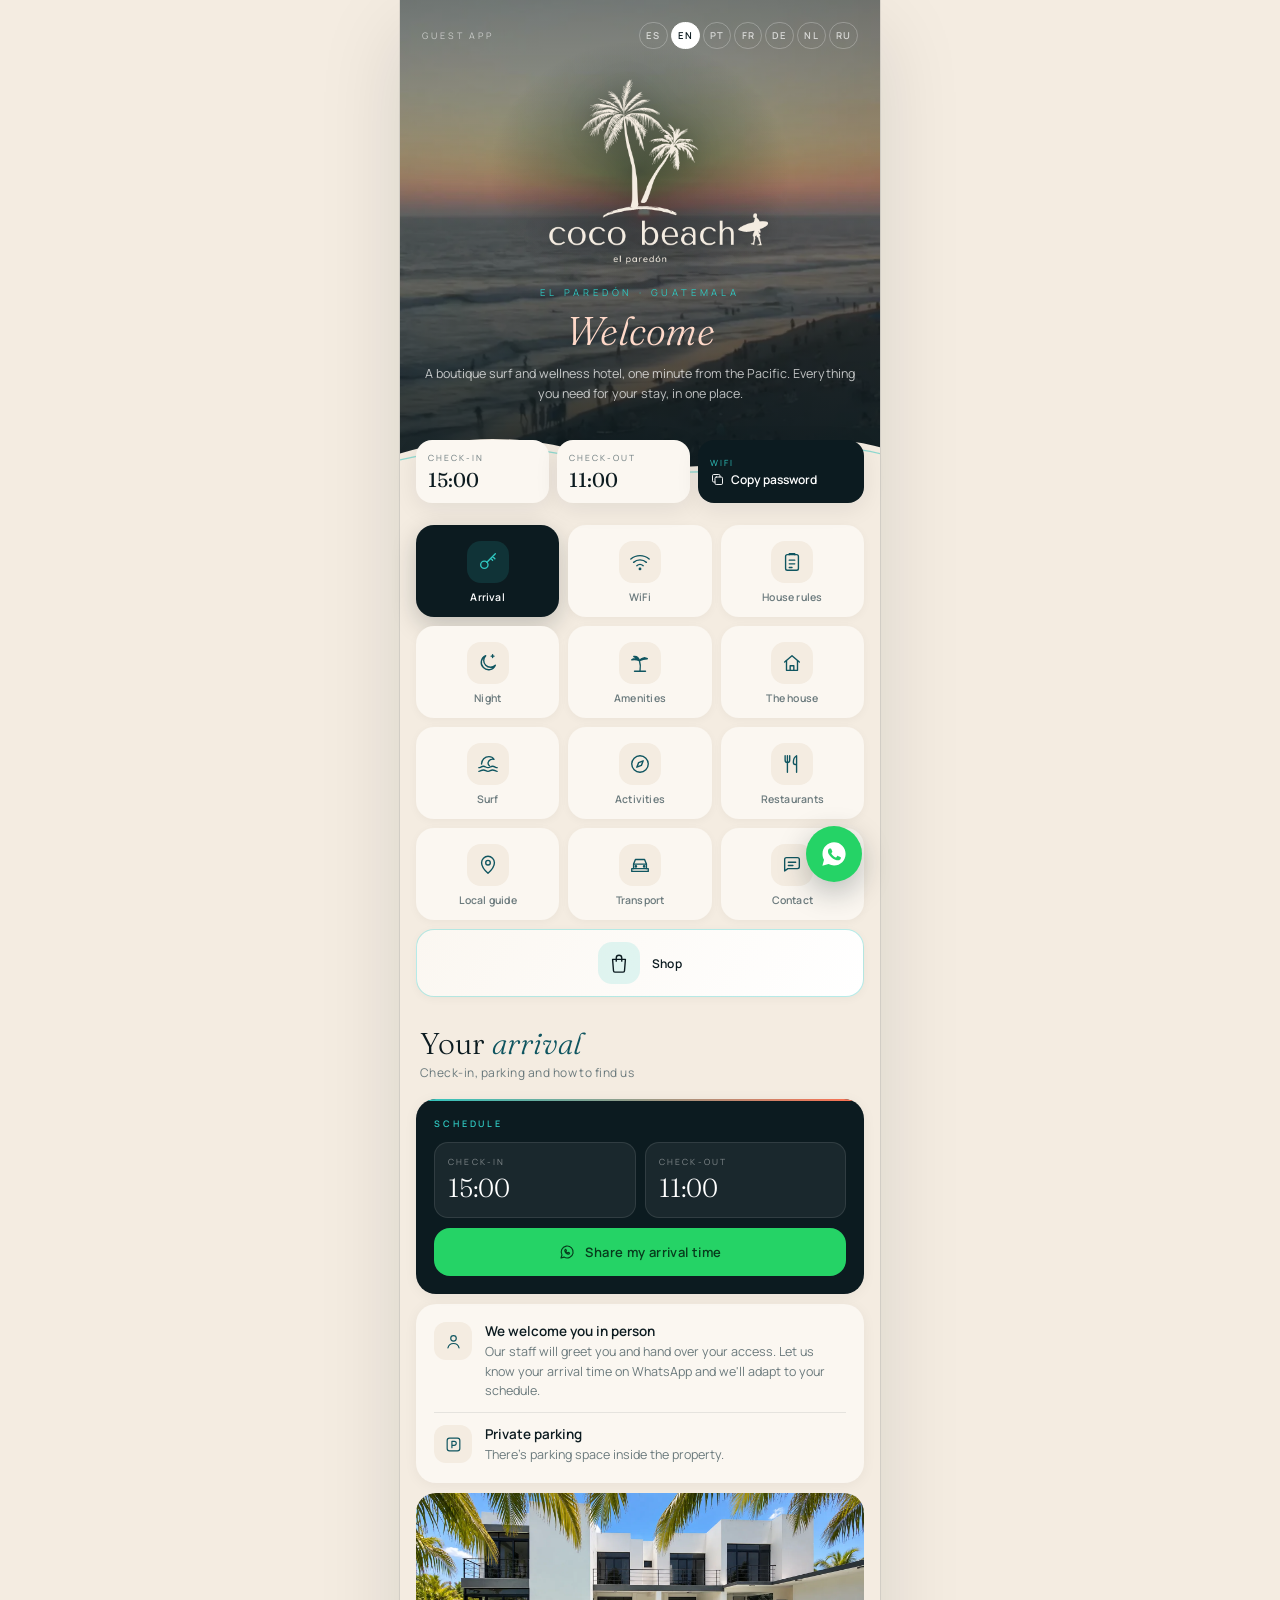
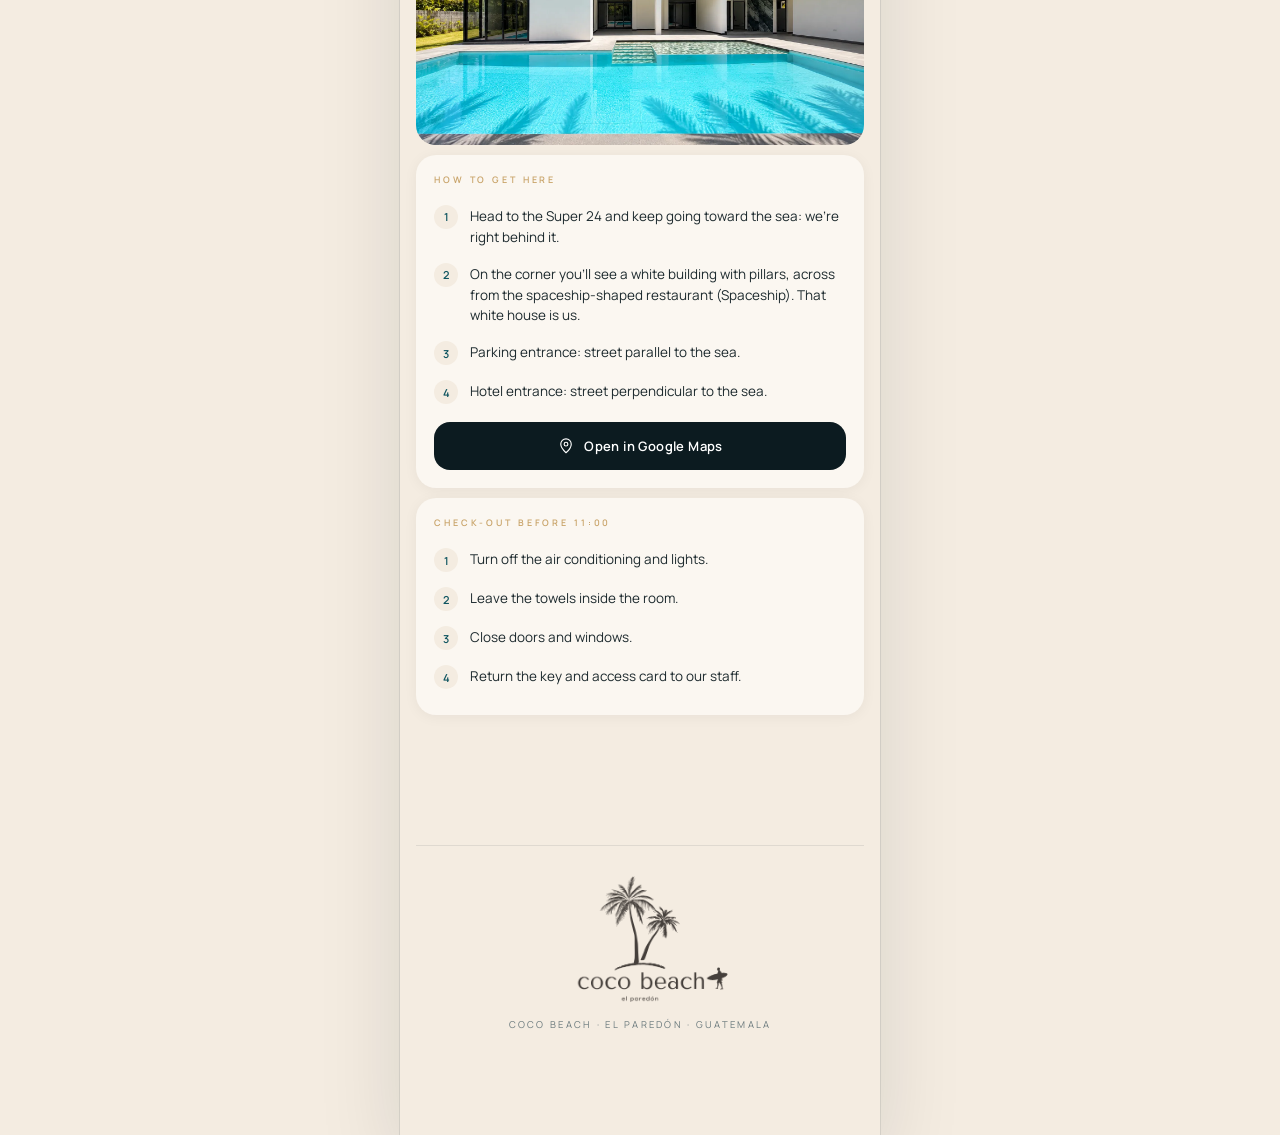
==== commit 4b339006: "Tiendita: renombrar Nevera y añadir Botiquín con 4 medicamentos Co-Authored-By: Claude Opus 5.5 <nor" ====
--- a/guestapp/index.html
+++ b/guestapp/index.html
@@ -174,8 +174,8 @@
 .prod{background:var(--paper);border-radius:18px;padding:10px 10px 12px;display:flex;flex-direction:column;box-shadow:0 2px 10px rgba(12,27,32,.04);border:1.5px solid transparent;transition:border-color .2s}
 .prod.sel{border-color:var(--sea)}
 .prod.off{opacity:.5}
-.pimg{aspect-ratio:1/1;border-radius:13px;background:var(--sand);display:grid;place-items:center;overflow:hidden;margin-bottom:9px;color:var(--sea-deep)}
-.pimg img{width:84%;height:84%;object-fit:contain;display:block}
+.pimg{aspect-ratio:1/1;border-radius:13px;background:#fff;display:grid;place-items:center;overflow:hidden;margin-bottom:9px;color:var(--sea-deep)}
+.pimg img{width:100%;height:100%;object-fit:contain;display:block}
 .pimg svg.i{width:34px;height:34px;opacity:.55}
 .prod b{font-size:12.5px;font-weight:600;color:var(--ink);line-height:1.3}
 .prod small{font-size:10.5px;color:var(--muted);margin-top:2px}
@@ -298,6 +298,7 @@
   <symbol id="i-copy" viewBox="0 0 24 24"><rect x="8" y="8" width="12" height="12" rx="2"/><path d="M16 8V6a2 2 0 0 0-2-2H6a2 2 0 0 0-2 2v8a2 2 0 0 0 2 2h2"/></symbol>
   <symbol id="i-star" viewBox="0 0 24 24"><path d="m12 3 2.7 5.6 6.1.9-4.4 4.3 1 6.1L12 17l-5.4 2.9 1-6.1-4.4-4.3 6.1-.9L12 3Z"/></symbol>
   <symbol id="i-warn" viewBox="0 0 24 24"><path d="M12 4 2.5 20h19L12 4Z"/><path d="M12 10v4.5M12 17.2v.2"/></symbol>
+  <symbol id="i-bag" viewBox="0 0 24 24"><path d="M5 8h14l-1 12.5a1.5 1.5 0 0 1-1.5 1.5h-9A1.5 1.5 0 0 1 6 20.5L5 8Z"/><path d="M9 10V6.5a3 3 0 0 1 6 0V10"/></symbol>
   <symbol id="i-fridge" viewBox="0 0 24 24"><rect x="5.5" y="2.5" width="13" height="19" rx="2.5"/><path d="M5.5 9.5h13M8.5 5.5v2M8.5 12.5v3.5"/></symbol>
   <symbol id="i-bottle" viewBox="0 0 24 24"><path d="M10 2.5h4M10.5 2.5v3.2c0 .8-.4 1.4-1 2-1.2 1-2 2.3-2 3.8V20a1.5 1.5 0 0 0 1.5 1.5h6a1.5 1.5 0 0 0 1.5-1.5v-8.5c0-1.5-.8-2.8-2-3.8-.6-.6-1-1.2-1-2V2.5"/><path d="M7.5 13h9"/></symbol>
   <symbol id="i-minus" viewBox="0 0 24 24"><path d="M6 12h12"/></symbol>
@@ -339,28 +340,30 @@
 ];
 const NAV = [
   ["arrive","key"],["wifi","wifi"],["rules","rules"],["night","moon"],["amen","palm"],["house","home"],
-  ["surf","wave"],["act","compass"],["food","food"],["local","pin"],["ride","car"],["contact","chat"],["fridge","fridge"]
+  ["surf","wave"],["act","compass"],["food","food"],["local","pin"],["ride","car"],["contact","chat"],["fridge","bag"]
 ];
 /* Nevera: los precios y cantidades se leen del Google Sheets.
    Si no se puede leer (sin conexión o sin compartir), se usa esta lista. */
-const SHEET = "113B60rEB3dyVw-sRrLlBId0KyRdi6N1pXmxNOoB9ya8";
+const SHEET = "1CBlbgbLLIA2IPIZArgfD-qbFzkTQLXWmLzwrrXT_u2o";
 const ROOMS = ["1","2","3","4","5","6"];
 const FRIDGE_DEFAULT = [
-  ["coca-cola","Refrescos","Coca-Cola","450 ml"],["coca-cola-zero","Refrescos","Coca-Cola Zero","355 ml"],
-  ["canada-dry-ginger-ale","Refrescos","Canada Dry Ginger Ale","350 ml · lata"],["canada-dry-tonica","Refrescos","Canada Dry Agua Tónica","350 ml · lata"],
-  ["lipton","Té","Lipton Ice Tea","500 ml"],["lipton-limon","Té","Lipton Ice Tea Limón","500 ml"],
-  ["gatorade-limon","Isotónicos","Gatorade Limón","600 ml"],["gatorade-uva","Isotónicos","Gatorade Uva","600 ml"],
-  ["gatorade-fruit-punch","Isotónicos","Gatorade Fruit Punch","600 ml"],["gatorade-naranja","Isotónicos","Gatorade Naranja","600 ml"],
-  ["hidravida-lima-limon","Isotónicos","Hidravida Lima Limón","625 ml"],["hidravida-fresa-kiwi","Isotónicos","Hidravida Fresa Kiwi","625 ml"],
-  ["hidravida-maracuya","Isotónicos","Hidravida Maracuyá","625 ml"],["hidravida-fresa","Isotónicos","Hidravida Fresa","625 ml"],
-  ["v8-orange-carrot","Jugos","V8 Splash Orange Carrot","473 ml"],["v8-berry-blend","Jugos","V8 Splash Berry Blend","473 ml"],
-  ["v8-strawberry-kiwi","Jugos","V8 Splash Strawberry Kiwi","473 ml"],
-  ["salutaris","Agua","Salutaris Agua Mineral","600 ml"],["salvavidas","Agua","Agua Pura Salvavidas","600 ml"],["shangri-la","Agua","Shangri-La Agua Mineral","354 ml · lata"],
-  ["coco","Coco","Coco natural","1 unidad"],["sauvignon-blanc","Vino","Sauvignon Blanc","187.5 ml"],
-  ["heineken-00","Cerveza","Heineken 0.0 (sin alcohol)","330 ml"],["corona","Cerveza","Corona","355 ml"],
-  ["gallo","Cerveza","Gallo","350 ml"],["dorada-draft","Cerveza","Dorada Draft","350 ml"]
-].map(([id, cat, n, size]) => ({ id, cat, n, size, price: null, qty: null }));
-const CAT_KEYS = { refrescos:"soda", refresco:"soda", te:"tea", "te frio":"tea", isotonicos:"sport", isotonico:"sport", jugos:"juice", jugo:"juice", agua:"water", aguas:"water", coco:"coco", cocos:"coco", vino:"wine", vinos:"wine", cerveza:"beer", cervezas:"beer" };
+  ["coca-cola","Refrescos","Coca-Cola","450 ml",15],["coca-cola-zero","Refrescos","Coca-Cola Zero","355 ml",15],
+  ["canada-dry-ginger-ale","Refrescos","Canada Dry Ginger Ale","350 ml · lata",15],["canada-dry-tonica","Refrescos","Canada Dry Agua Tónica","350 ml · lata",15],
+  ["lipton","Té","Lipton Durazno","500 ml",20],["lipton-limon","Té","Lipton Limón","500 ml",20],
+  ["gatorade-limon","Isotónicos","Gatorade Limón","600 ml",25],["gatorade-uva","Isotónicos","Gatorade Uva","600 ml",25],
+  ["gatorade-fruit-punch","Isotónicos","Gatorade Fruit Punch","600 ml",25],["gatorade-naranja","Isotónicos","Gatorade Naranja","600 ml",25],
+  ["hidravida-lima-limon","Isotónicos","Hidravida Lima Limón","625 ml",30],["hidravida-fresa-kiwi","Isotónicos","Hidravida Fresa Kiwi","625 ml",30],
+  ["hidravida-maracuya","Isotónicos","Hidravida Maracuyá","625 ml",30],["hidravida-fresa","Isotónicos","Hidravida Fresa","625 ml",30],
+  ["v8-orange-carrot","Jugos","V8 Splash Orange Carrot","473 ml",25],["v8-berry-blend","Jugos","V8 Splash Berry Blend","473 ml",25],
+  ["v8-strawberry-kiwi","Jugos","V8 Splash Strawberry Kiwi","473 ml",25],
+  ["salutaris","Agua","Salutaris Agua Mineral","600 ml",15],["salvavidas","Agua","Agua Pura Salvavidas","600 ml",15],["shangri-la","Agua","Shangri-La Agua Mineral","354 ml · lata",15],
+  ["coco","Coco","Coco natural","1 unidad",15],["sauvignon-blanc","Vino","Sauvignon Blanc","187.5 ml",45],
+  ["heineken-00","Cerveza","Heineken 0.0 (sin alcohol)","330 ml",30],["corona","Cerveza","Corona","355 ml",30],
+  ["gallo","Cerveza","Gallo","350 ml",25],["dorada-draft","Cerveza","Dorada Draft","350 ml",25],
+  ["acetaminofen","Botiquín","Acetaminofén Therfam 500 mg","2 tabletas",5],["panadol-extra-fuerte","Botiquín","Panadol Extra Fuerte 500 mg","2 tabletas",10],
+  ["sal-andrews","Botiquín","Sal Andrews","1 sobre · 5 g",5],["pepto-bismol","Botiquín","Pepto-Bismol","115 ml",75]
+].map(([id, cat, n, size, price]) => ({ id, cat, n, size, price: price ?? null, qty: null }));
+const CAT_KEYS = { botiquin:"pharm", farmacia:"pharm", medicamentos:"pharm", refrescos:"soda", refresco:"soda", te:"tea", "te frio":"tea", isotonicos:"sport", isotonico:"sport", jugos:"juice", jugo:"juice", agua:"water", aguas:"water", coco:"coco", cocos:"coco", vino:"wine", vinos:"wine", cerveza:"beer", cervezas:"beer" };
 let fridge = FRIDGE_DEFAULT, cart = {}, order = { room: "", name: "" };
 const LANGS = ["es","en","pt","fr","de","nl","ru"];
 
@@ -368,7 +371,7 @@
 es:{
   hero:{eyebrow:"El Paredón · Guatemala",pre:"Bienvenidos",tag:"Hotel boutique de surf y bienestar, a un minuto del Pacífico. Todo lo que necesitas para tu estancia, en un solo lugar."},
   strip:{in:"Check-in",out:"Check-out",wifi:"Copiar clave"},
-  nav:{arrive:"Llegada",wifi:"WiFi",rules:"Normas",night:"Noche",amen:"Amenidades",house:"La casa",surf:"Surf",act:"Actividades",food:"Restaurantes",local:"Guía local",ride:"Transporte",contact:"Contacto",fridge:"Nevera"},
+  nav:{arrive:"Llegada",wifi:"WiFi",rules:"Normas",night:"Noche",amen:"Amenidades",house:"La casa",surf:"Surf",act:"Actividades",food:"Restaurantes",local:"Guía local",ride:"Transporte",contact:"Contacto",fridge:"Tiendita"},
   arrive:{h:"Tu <em>llegada</em>",sub:"Check-in, parking y cómo encontrarnos",box:"Horario",ci:"Check-in",co:"Check-out",
     recep:"Te recibimos en persona",recepD:"Nuestro personal te da la bienvenida y te entrega el acceso. Avísanos por WhatsApp a qué hora llegas y nos adaptamos a tu horario.",
     park:"Parking privado",parkD:"Hay espacio para aparcar dentro de la propiedad.",
@@ -405,7 +408,7 @@
     yoan:"Yoan · Chofer privado",yoanD:"Nuestro conductor de confianza. Transporte privado por todo el país y turismo bilingüe en francés y español. Reserva con antelación por WhatsApp.",
     wa:"WhatsApp",ig:"Instagram y Facebook",msg:"Hola Yoan, soy huésped de Coco Beach. Necesito transporte desde ___ hasta ___ el día ___.",
     sh:"Shuttle compartido",shD:"Es la opción más económica desde Antigua (unas 2 horas). Escríbenos y te ayudamos a reservarlo.",shBtn:"Pedir ayuda con el shuttle",shMsg:"Hola, ¿me ayudan a reservar un shuttle compartido a Coco Beach?"},
-  fridge:{h:"La <em>nevera</em>",sub:"Bebidas frías siempre a mano",how:"Cómo funciona",steps:["Coge lo que quieras de la nevera.", "Márcalo aquí con el botón + y envíanos el WhatsApp.", "Te lo cobramos al final de tu estancia, con tarjeta o en efectivo."],left:"Quedan {n}",out:"Agotado",ask:"Consultar precio",order:"Tu pedido",room:"Habitación",pick:"Elige",name:"Tu nombre (opcional)",total:"Total",send:"Enviar por WhatsApp",empty:"Añade con el botón + lo que has cogido.",need:"Elige tu habitación para enviar el pedido.",sent:"¡Gracias! Lo apuntamos a tu cuenta.",items:"productos",view:"Ver pedido",noPrice:"Algunos productos aún no tienen precio: te lo confirmamos.",cats:{"soda": "Refrescos", "tea": "Té frío", "sport": "Isotónicos", "juice": "Jugos", "water": "Agua", "coco": "Coco", "wine": "Vino", "beer": "Cerveza"}},
+  fridge:{h:"La <em>tiendita</em>",sub:"Bebidas frías y básicos de botiquín, siempre a mano",how:"Cómo funciona",steps:["Coge lo que necesites.", "Márcalo aquí con el botón + y envíanos el WhatsApp.", "Te lo cobramos al final de tu estancia, con tarjeta o en efectivo."],left:"Quedan {n}",out:"Agotado",ask:"Consultar precio",order:"Tu pedido",room:"Habitación",pick:"Elige",name:"Tu nombre (opcional)",total:"Total",send:"Enviar por WhatsApp",empty:"Añade con el botón + lo que has cogido.",need:"Elige tu habitación para enviar el pedido.",sent:"¡Gracias! Lo apuntamos a tu cuenta.",items:"productos",view:"Ver pedido",noPrice:"Algunos productos aún no tienen precio: te lo confirmamos.",cats:{"soda": "Refrescos", "tea": "Té frío", "sport": "Isotónicos", "juice": "Jugos", "water": "Agua", "coco": "Coco", "wine": "Vino", "beer": "Cerveza", "pharm": "Botiquín"}},
   contact:{h:"<em>Contacto</em>",sub:"Estamos cerca, escríbenos 24/7",host:"Tu anfitrión · Coco Beach",
     hostD:"Recomendaciones, transporte, tours o cualquier duda: respondemos rápido.",wa:"Escribir por WhatsApp",ig:"Síguenos en Instagram",
     rev:"¿Disfrutaste tu estancia?",revD:"Tu reseña nos ayuda muchísimo. Gracias por elegir Coco Beach.",map:"Ubicación"}
@@ -413,7 +416,7 @@
 en:{
   hero:{eyebrow:"El Paredón · Guatemala",pre:"Welcome",tag:"A boutique surf and wellness hotel, one minute from the Pacific. Everything you need for your stay, in one place."},
   strip:{in:"Check-in",out:"Check-out",wifi:"Copy password"},
-  nav:{arrive:"Arrival",wifi:"WiFi",rules:"House rules",night:"Night",amen:"Amenities",house:"The house",surf:"Surf",act:"Activities",food:"Restaurants",local:"Local guide",ride:"Transport",contact:"Contact",fridge:"Fridge"},
+  nav:{arrive:"Arrival",wifi:"WiFi",rules:"House rules",night:"Night",amen:"Amenities",house:"The house",surf:"Surf",act:"Activities",food:"Restaurants",local:"Local guide",ride:"Transport",contact:"Contact",fridge:"Shop"},
   arrive:{h:"Your <em>arrival</em>",sub:"Check-in, parking and how to find us",box:"Schedule",ci:"Check-in",co:"Check-out",
     recep:"We welcome you in person",recepD:"Our staff will greet you and hand over your access. Let us know your arrival time on WhatsApp and we'll adapt to your schedule.",
     park:"Private parking",parkD:"There's parking space inside the property.",
@@ -450,7 +453,7 @@
     yoan:"Yoan · Private driver",yoanD:"Our trusted driver. Private transport across the whole country and bilingual tours in French and Spanish. Book ahead on WhatsApp.",
     wa:"WhatsApp",ig:"Instagram and Facebook",msg:"Hi Yoan, I'm a guest at Coco Beach. I need a ride from ___ to ___ on ___.",
     sh:"Shared shuttle",shD:"The most affordable option from Antigua (about 2 hours). Message us and we'll help you book it.",shBtn:"Get help with a shuttle",shMsg:"Hi, could you help me book a shared shuttle to Coco Beach?"},
-  fridge:{h:"The <em>fridge</em>",sub:"Cold drinks always at hand",how:"How it works",steps:["Grab whatever you like from the fridge.", "Mark it here with the + button and send us the WhatsApp.", "We'll charge it at the end of your stay, by card or cash."],left:"{n} left",out:"Sold out",ask:"Ask for price",order:"Your order",room:"Room",pick:"Choose",name:"Your name (optional)",total:"Total",send:"Send on WhatsApp",empty:"Use the + button to add what you took.",need:"Choose your room to send the order.",sent:"Thank you! We've added it to your bill.",items:"items",view:"View order",noPrice:"Some items don't have a price yet: we'll confirm it.",cats:{"soda": "Soft drinks", "tea": "Iced tea", "sport": "Sports drinks", "juice": "Juices", "water": "Water", "coco": "Coconut", "wine": "Wine", "beer": "Beer"}},
+  fridge:{h:"The <em>shop</em>",sub:"Cold drinks and first-aid essentials, always at hand",how:"How it works",steps:["Take whatever you need.", "Mark it here with the + button and send us the WhatsApp.", "We'll charge it at the end of your stay, by card or cash."],left:"{n} left",out:"Sold out",ask:"Ask for price",order:"Your order",room:"Room",pick:"Choose",name:"Your name (optional)",total:"Total",send:"Send on WhatsApp",empty:"Use the + button to add what you took.",need:"Choose your room to send the order.",sent:"Thank you! We've added it to your bill.",items:"items",view:"View order",noPrice:"Some items don't have a price yet: we'll confirm it.",cats:{"soda": "Soft drinks", "tea": "Iced tea", "sport": "Sports drinks", "juice": "Juices", "water": "Water", "coco": "Coconut", "wine": "Wine", "beer": "Beer", "pharm": "First aid"}},
   contact:{h:"<em>Contact</em>",sub:"We're close by, message us 24/7",host:"Your host · Coco Beach",
     hostD:"Tips, transport, tours or any questions: we reply fast.",wa:"Message on WhatsApp",ig:"Follow us on Instagram",
     rev:"Enjoyed your stay?",revD:"Your review helps us so much. Thank you for choosing Coco Beach.",map:"Location"}
@@ -458,7 +461,7 @@
 fr:{
   hero:{eyebrow:"El Paredón · Guatemala",pre:"Bienvenue",tag:"Un hôtel boutique surf et bien-être, à une minute du Pacifique. Tout ce qu'il vous faut pour votre séjour, au même endroit."},
   strip:{in:"Arrivée",out:"Départ",wifi:"Copier le code"},
-  nav:{arrive:"Arrivée",wifi:"WiFi",rules:"Règles",night:"La nuit",amen:"Équipements",house:"La maison",surf:"Surf",act:"Activités",food:"Restaurants",local:"Guide local",ride:"Transport",contact:"Contact",fridge:"Frigo"},
+  nav:{arrive:"Arrivée",wifi:"WiFi",rules:"Règles",night:"La nuit",amen:"Équipements",house:"La maison",surf:"Surf",act:"Activités",food:"Restaurants",local:"Guide local",ride:"Transport",contact:"Contact",fridge:"Boutique"},
   arrive:{h:"Votre <em>arrivée</em>",sub:"Check-in, parking et comment nous trouver",box:"Horaires",ci:"Arrivée",co:"Départ",
     recep:"Accueil en personne",recepD:"Notre équipe vous accueille et vous remet votre accès. Indiquez-nous votre heure d'arrivée sur WhatsApp et nous nous adaptons.",
     park:"Parking privé",parkD:"Places de stationnement à l'intérieur de la propriété.",
@@ -495,7 +498,7 @@
     yoan:"Yoan · Chauffeur privé",yoanD:"Notre chauffeur de confiance. Transport privé dans tout le pays et tourisme bilingue français-espagnol. Réservez à l'avance sur WhatsApp.",
     wa:"WhatsApp",ig:"Instagram et Facebook",msg:"Bonjour Yoan, je suis client de Coco Beach. J'ai besoin d'un transport de ___ à ___ le ___.",
     sh:"Navette partagée",shD:"L'option la plus économique depuis Antigua (environ 2 heures). Écrivez-nous, nous vous aidons à réserver.",shBtn:"Aide pour la navette",shMsg:"Bonjour, pouvez-vous m'aider à réserver une navette partagée pour Coco Beach ?"},
-  fridge:{h:"Le <em>frigo</em>",sub:"Boissons fraîches toujours à portée de main",how:"Comment ça marche",steps:["Servez-vous dans le frigo.", "Indiquez-le ici avec le bouton + et envoyez-nous le WhatsApp.", "Nous le réglons à la fin de votre séjour, par carte ou en espèces."],left:"Plus que {n}",out:"Épuisé",ask:"Prix sur demande",order:"Votre commande",room:"Chambre",pick:"Choisir",name:"Votre prénom (facultatif)",total:"Total",send:"Envoyer sur WhatsApp",empty:"Ajoutez avec le bouton + ce que vous avez pris.",need:"Choisissez votre chambre pour envoyer la commande.",sent:"Merci ! C'est noté sur votre compte.",items:"articles",view:"Voir la commande",noPrice:"Certains articles n'ont pas encore de prix : nous vous le confirmerons.",cats:{"soda": "Sodas", "tea": "Thé glacé", "sport": "Boissons isotoniques", "juice": "Jus", "water": "Eau", "coco": "Noix de coco", "wine": "Vin", "beer": "Bière"}},
+  fridge:{h:"La <em>boutique</em>",sub:"Boissons fraîches et essentiels de pharmacie, toujours à portée de main",how:"Comment ça marche",steps:["Servez-vous selon vos besoins.", "Indiquez-le ici avec le bouton + et envoyez-nous le WhatsApp.", "Nous le réglons à la fin de votre séjour, par carte ou en espèces."],left:"Plus que {n}",out:"Épuisé",ask:"Prix sur demande",order:"Votre commande",room:"Chambre",pick:"Choisir",name:"Votre prénom (facultatif)",total:"Total",send:"Envoyer sur WhatsApp",empty:"Ajoutez avec le bouton + ce que vous avez pris.",need:"Choisissez votre chambre pour envoyer la commande.",sent:"Merci ! C'est noté sur votre compte.",items:"articles",view:"Voir la commande",noPrice:"Certains articles n'ont pas encore de prix : nous vous le confirmerons.",cats:{"soda": "Sodas", "tea": "Thé glacé", "sport": "Boissons isotoniques", "juice": "Jus", "water": "Eau", "coco": "Noix de coco", "wine": "Vin", "beer": "Bière", "pharm": "Pharmacie"}},
   contact:{h:"<em>Contact</em>",sub:"Nous sommes tout près, écrivez-nous 24h/24",host:"Votre hôte · Coco Beach",
     hostD:"Conseils, transport, excursions ou questions : nous répondons vite.",wa:"Écrire sur WhatsApp",ig:"Suivez-nous sur Instagram",
     rev:"Vous avez aimé votre séjour ?",revD:"Votre avis nous aide énormément. Merci d'avoir choisi Coco Beach.",map:"Localisation"}
@@ -503,7 +506,7 @@
 de:{
   hero:{eyebrow:"El Paredón · Guatemala",pre:"Willkommen",tag:"Ein Boutique-Surf- und Wellnesshotel, eine Minute vom Pazifik. Alles für deinen Aufenthalt an einem Ort."},
   strip:{in:"Check-in",out:"Check-out",wifi:"Passwort kopieren"},
-  nav:{arrive:"Ankunft",wifi:"WLAN",rules:"Hausregeln",night:"Nachts",amen:"Ausstattung",house:"Das Haus",surf:"Surfen",act:"Aktivitäten",food:"Restaurants",local:"Lokalführer",ride:"Transport",contact:"Kontakt",fridge:"Kühlschrank"},
+  nav:{arrive:"Ankunft",wifi:"WLAN",rules:"Hausregeln",night:"Nachts",amen:"Ausstattung",house:"Das Haus",surf:"Surfen",act:"Aktivitäten",food:"Restaurants",local:"Lokalführer",ride:"Transport",contact:"Kontakt",fridge:"Shop"},
   arrive:{h:"Deine <em>Ankunft</em>",sub:"Check-in, Parken und Anfahrt",box:"Zeiten",ci:"Check-in",co:"Check-out",
     recep:"Persönlicher Empfang",recepD:"Unser Team empfängt dich und übergibt dir den Zugang. Sag uns per WhatsApp, wann du ankommst, und wir richten uns danach.",
     park:"Privatparkplatz",parkD:"Parkplätze gibt es direkt auf dem Grundstück.",
@@ -540,7 +543,7 @@
     yoan:"Yoan · Privatfahrer",yoanD:"Unser Fahrer des Vertrauens. Privattransport im ganzen Land und zweisprachige Touren auf Französisch und Spanisch. Bitte rechtzeitig per WhatsApp buchen.",
     wa:"WhatsApp",ig:"Instagram und Facebook",msg:"Hallo Yoan, ich bin Gast im Coco Beach. Ich brauche eine Fahrt von ___ nach ___ am ___.",
     sh:"Shuttle (geteilt)",shD:"Die günstigste Option ab Antigua (ca. 2 Stunden). Schreib uns, wir helfen dir bei der Buchung.",shBtn:"Hilfe beim Shuttle",shMsg:"Hallo, könnt ihr mir helfen, ein Shuttle zum Coco Beach zu buchen?"},
-  fridge:{h:"Der <em>Kühlschrank</em>",sub:"Kalte Getränke immer griffbereit",how:"So funktioniert's",steps:["Nimm dir aus dem Kühlschrank, was du möchtest.", "Markiere es hier mit dem +-Button und schick uns die WhatsApp.", "Wir rechnen am Ende deines Aufenthalts ab, per Karte oder bar."],left:"Noch {n}",out:"Ausverkauft",ask:"Preis auf Anfrage",order:"Deine Bestellung",room:"Zimmer",pick:"Wählen",name:"Dein Name (optional)",total:"Summe",send:"Per WhatsApp senden",empty:"Füge mit dem +-Button hinzu, was du genommen hast.",need:"Wähle dein Zimmer, um die Bestellung zu senden.",sent:"Danke! Wir haben es auf deine Rechnung gesetzt.",items:"Artikel",view:"Bestellung ansehen",noPrice:"Manche Artikel haben noch keinen Preis: wir bestätigen ihn dir.",cats:{"soda": "Softdrinks", "tea": "Eistee", "sport": "Sportgetränke", "juice": "Säfte", "water": "Wasser", "coco": "Kokosnuss", "wine": "Wein", "beer": "Bier"}},
+  fridge:{h:"Der <em>Shop</em>",sub:"Kalte Getränke und Apothekenbedarf, immer griffbereit",how:"So funktioniert's",steps:["Nimm dir, was du brauchst.", "Markiere es hier mit dem +-Button und schick uns die WhatsApp.", "Wir rechnen am Ende deines Aufenthalts ab, per Karte oder bar."],left:"Noch {n}",out:"Ausverkauft",ask:"Preis auf Anfrage",order:"Deine Bestellung",room:"Zimmer",pick:"Wählen",name:"Dein Name (optional)",total:"Summe",send:"Per WhatsApp senden",empty:"Füge mit dem +-Button hinzu, was du genommen hast.",need:"Wähle dein Zimmer, um die Bestellung zu senden.",sent:"Danke! Wir haben es auf deine Rechnung gesetzt.",items:"Artikel",view:"Bestellung ansehen",noPrice:"Manche Artikel haben noch keinen Preis: wir bestätigen ihn dir.",cats:{"soda": "Softdrinks", "tea": "Eistee", "sport": "Sportgetränke", "juice": "Säfte", "water": "Wasser", "coco": "Kokosnuss", "wine": "Wein", "beer": "Bier", "pharm": "Hausapotheke"}},
   contact:{h:"<em>Kontakt</em>",sub:"Wir sind in der Nähe, schreib uns rund um die Uhr",host:"Dein Gastgeber · Coco Beach",
     hostD:"Tipps, Transport, Touren oder Fragen: Wir antworten schnell.",wa:"Per WhatsApp schreiben",ig:"Folge uns auf Instagram",
     rev:"Hat dir dein Aufenthalt gefallen?",revD:"Deine Bewertung hilft uns sehr. Danke, dass du Coco Beach gewählt hast.",map:"Lage"}
@@ -548,7 +551,7 @@
 ru:{
   hero:{eyebrow:"Эль-Паредон · Гватемала",pre:"Добро пожаловать",tag:"Бутик-отель для сёрфинга и отдыха в минуте от Тихого океана. Всё, что нужно для вашего пребывания, в одном месте."},
   strip:{in:"Заезд",out:"Выезд",wifi:"Копировать пароль"},
-  nav:{arrive:"Заезд",wifi:"Wi-Fi",rules:"Правила",night:"Ночью",amen:"Удобства",house:"Дом",surf:"Сёрфинг",act:"Досуг",food:"Рестораны",local:"Гид",ride:"Транспорт",contact:"Контакты",fridge:"Холодильник"},
+  nav:{arrive:"Заезд",wifi:"Wi-Fi",rules:"Правила",night:"Ночью",amen:"Удобства",house:"Дом",surf:"Сёрфинг",act:"Досуг",food:"Рестораны",local:"Гид",ride:"Транспорт",contact:"Контакты",fridge:"Магазин"},
   arrive:{h:"Ваш <em>заезд</em>",sub:"Заезд, парковка и как нас найти",box:"Время",ci:"Заезд",co:"Выезд",
     recep:"Встречаем лично",recepD:"Наш персонал встретит вас и выдаст доступ. Сообщите время прибытия в WhatsApp, и мы подстроимся под вас.",
     park:"Частная парковка",parkD:"Парковка есть на территории отеля.",
@@ -585,7 +588,7 @@
     yoan:"Йоан · Частный водитель",yoanD:"Наш проверенный водитель. Частные трансферы по всей стране и экскурсии на французском и испанском. Бронируйте заранее в WhatsApp.",
     wa:"WhatsApp",ig:"Instagram и Facebook",msg:"Здравствуйте, Йоан, я гость Coco Beach. Нужен трансфер из ___ в ___ ___.",
     sh:"Общий шаттл",shD:"Самый бюджетный вариант из Антигуа (около 2 часов). Напишите нам, и мы поможем забронировать.",shBtn:"Помощь с шаттлом",shMsg:"Здравствуйте, помогите, пожалуйста, забронировать шаттл до Coco Beach."},
-  fridge:{h:"<em>Холодильник</em>",sub:"Холодные напитки всегда под рукой",how:"Как это работает",steps:["Берите из холодильника всё, что хотите.", "Отметьте это здесь кнопкой + и отправьте нам сообщение в WhatsApp.", "Оплата в конце проживания — картой или наличными."],left:"Осталось {n}",out:"Нет в наличии",ask:"Цена по запросу",order:"Ваш заказ",room:"Номер",pick:"Выбрать",name:"Ваше имя (необязательно)",total:"Итого",send:"Отправить в WhatsApp",empty:"Добавьте кнопкой + то, что вы взяли.",need:"Выберите номер, чтобы отправить заказ.",sent:"Спасибо! Мы добавили это к вашему счёту.",items:"шт.",view:"Посмотреть заказ",noPrice:"У некоторых товаров ещё нет цены — мы её уточним.",cats:{"soda": "Газировка", "tea": "Холодный чай", "sport": "Изотоники", "juice": "Соки", "water": "Вода", "coco": "Кокос", "wine": "Вино", "beer": "Пиво"}},
+  fridge:{h:"<em>Магазин</em>",sub:"Холодные напитки и аптечка — всегда под рукой",how:"Как это работает",steps:["Берите всё, что вам нужно.", "Отметьте это здесь кнопкой + и отправьте нам сообщение в WhatsApp.", "Оплата в конце проживания — картой или наличными."],left:"Осталось {n}",out:"Нет в наличии",ask:"Цена по запросу",order:"Ваш заказ",room:"Номер",pick:"Выбрать",name:"Ваше имя (необязательно)",total:"Итого",send:"Отправить в WhatsApp",empty:"Добавьте кнопкой + то, что вы взяли.",need:"Выберите номер, чтобы отправить заказ.",sent:"Спасибо! Мы добавили это к вашему счёту.",items:"шт.",view:"Посмотреть заказ",noPrice:"У некоторых товаров ещё нет цены — мы её уточним.",cats:{"soda": "Газировка", "tea": "Холодный чай", "sport": "Изотоники", "juice": "Соки", "water": "Вода", "coco": "Кокос", "wine": "Вино", "beer": "Пиво", "pharm": "Аптечка"}},
   contact:{h:"<em>Контакты</em>",sub:"Мы рядом, пишите 24/7",host:"Ваш хозяин · Coco Beach",
     hostD:"Советы, транспорт, туры или вопросы: отвечаем быстро.",wa:"Написать в WhatsApp",ig:"Мы в Instagram",
     rev:"Понравилось у нас?",revD:"Ваш отзыв очень нам помогает. Спасибо, что выбрали Coco Beach.",map:"Расположение"}
@@ -593,7 +596,7 @@
 pt:{
   hero:{eyebrow:"El Paredón · Guatemala",pre:"Bem-vindos",tag:"Hotel boutique de surf e bem-estar, a um minuto do Pacífico. Tudo o que você precisa para a sua estadia, num só lugar."},
   strip:{in:"Check-in",out:"Check-out",wifi:"Copiar senha"},
-  nav:{arrive:"Chegada",wifi:"WiFi",rules:"Regras",night:"Noite",amen:"Comodidades",house:"A casa",surf:"Surf",act:"Atividades",food:"Restaurantes",local:"Guia local",ride:"Transporte",contact:"Contato",fridge:"Geladeira"},
+  nav:{arrive:"Chegada",wifi:"WiFi",rules:"Regras",night:"Noite",amen:"Comodidades",house:"A casa",surf:"Surf",act:"Atividades",food:"Restaurantes",local:"Guia local",ride:"Transporte",contact:"Contato",fridge:"Loja"},
   arrive:{h:"A sua <em>chegada</em>",sub:"Check-in, estacionamento e como nos encontrar",box:"Horário",ci:"Check-in",co:"Check-out",
     recep:"Recebemos você pessoalmente",recepD:"A nossa equipe dá as boas-vindas e entrega o seu acesso. Avise-nos pelo WhatsApp a que horas chega e adaptamo-nos ao seu horário.",
     park:"Estacionamento privado",parkD:"Há espaço para estacionar dentro da propriedade.",
@@ -630,7 +633,7 @@
     yoan:"Yoan · Motorista privado",yoanD:"O nosso motorista de confiança. Transporte privado por todo o país e turismo bilíngue em francês e espanhol. Reserve com antecedência pelo WhatsApp.",
     wa:"WhatsApp",ig:"Instagram e Facebook",msg:"Olá Yoan, sou hóspede do Coco Beach. Preciso de transporte de ___ até ___ no dia ___.",
     sh:"Shuttle partilhado",shD:"É a opção mais econômica a partir de Antigua (cerca de 2 horas). Escreva-nos e ajudamos a reservar.",shBtn:"Pedir ajuda com o shuttle",shMsg:"Olá, podem ajudar-me a reservar um shuttle partilhado até o Coco Beach?"},
-  fridge:{h:"A <em>geladeira</em>",sub:"Bebidas geladas sempre à mão",how:"Como funciona",steps:["Pegue o que quiser da geladeira.", "Marque aqui com o botão + e envie-nos o WhatsApp.", "Cobramos no final da sua estadia, com cartão ou em dinheiro."],left:"Restam {n}",out:"Esgotado",ask:"Consultar preço",order:"O seu pedido",room:"Quarto",pick:"Escolha",name:"O seu nome (opcional)",total:"Total",send:"Enviar pelo WhatsApp",empty:"Adicione com o botão + o que pegou.",need:"Escolha o seu quarto para enviar o pedido.",sent:"Obrigado! Já anotamos na sua conta.",items:"itens",view:"Ver pedido",noPrice:"Alguns produtos ainda não têm preço: confirmamos depois.",cats:{"soda": "Refrigerantes", "tea": "Chá gelado", "sport": "Isotônicos", "juice": "Sucos", "water": "Água", "coco": "Coco", "wine": "Vinho", "beer": "Cerveja"}},
+  fridge:{h:"A <em>loja</em>",sub:"Bebidas geladas e itens de farmácia, sempre à mão",how:"Como funciona",steps:["Pegue o que precisar.", "Marque aqui com o botão + e envie-nos o WhatsApp.", "Cobramos no final da sua estadia, com cartão ou em dinheiro."],left:"Restam {n}",out:"Esgotado",ask:"Consultar preço",order:"O seu pedido",room:"Quarto",pick:"Escolha",name:"O seu nome (opcional)",total:"Total",send:"Enviar pelo WhatsApp",empty:"Adicione com o botão + o que pegou.",need:"Escolha o seu quarto para enviar o pedido.",sent:"Obrigado! Já anotamos na sua conta.",items:"itens",view:"Ver pedido",noPrice:"Alguns produtos ainda não têm preço: confirmamos depois.",cats:{"soda": "Refrigerantes", "tea": "Chá gelado", "sport": "Isotônicos", "juice": "Sucos", "water": "Água", "coco": "Coco", "wine": "Vinho", "beer": "Cerveja", "pharm": "Farmácia"}},
   contact:{h:"<em>Contato</em>",sub:"Estamos por perto, escreva-nos 24/7",host:"O seu anfitrião · Coco Beach",
     hostD:"Recomendações, transporte, passeios ou qualquer dúvida: respondemos rápido.",wa:"Escrever pelo WhatsApp",ig:"Siga-nos no Instagram",
     rev:"Gostou da sua estadia?",revD:"A sua avaliação ajuda-nos muito. Obrigado por escolher o Coco Beach.",map:"Localização"}
@@ -638,7 +641,7 @@
 nl:{
   hero:{eyebrow:"El Paredón · Guatemala",pre:"Welkom",tag:"Boutique surf- en wellnesshotel, op één minuut van de Stille Oceaan. Alles wat je nodig hebt voor je verblijf, op één plek."},
   strip:{in:"Inchecken",out:"Uitchecken",wifi:"Wachtwoord kopiëren"},
-  nav:{arrive:"Aankomst",wifi:"WiFi",rules:"Huisregels",night:"Nacht",amen:"Voorzieningen",house:"Het huis",surf:"Surf",act:"Activiteiten",food:"Restaurants",local:"Lokale gids",ride:"Vervoer",contact:"Contact",fridge:"Koelkast"},
+  nav:{arrive:"Aankomst",wifi:"WiFi",rules:"Huisregels",night:"Nacht",amen:"Voorzieningen",house:"Het huis",surf:"Surf",act:"Activiteiten",food:"Restaurants",local:"Lokale gids",ride:"Vervoer",contact:"Contact",fridge:"Winkel"},
   arrive:{h:"Je <em>aankomst</em>",sub:"Inchecken, parkeren en hoe je ons vindt",box:"Tijden",ci:"Inchecken",co:"Uitchecken",
     recep:"We verwelkomen je persoonlijk",recepD:"Ons team heet je welkom en geeft je de toegang. Laat ons via WhatsApp weten hoe laat je aankomt, dan passen we ons aan.",
     park:"Privéparkeerplaats",parkD:"Er is parkeerruimte op het terrein.",
@@ -675,7 +678,7 @@
     yoan:"Yoan · Privéchauffeur",yoanD:"Onze vertrouwde chauffeur. Privévervoer door het hele land en tweetalige tours in het Frans en Spaans. Boek vooraf via WhatsApp.",
     wa:"WhatsApp",ig:"Instagram en Facebook",msg:"Hallo Yoan, ik ben gast bij Coco Beach. Ik heb vervoer nodig van ___ naar ___ op ___.",
     sh:"Gedeelde shuttle",shD:"De voordeligste optie vanuit Antigua (ongeveer 2 uur). Stuur ons een bericht en we helpen je met boeken.",shBtn:"Hulp vragen met de shuttle",shMsg:"Hallo, kunnen jullie me helpen een gedeelde shuttle naar Coco Beach te boeken?"},
-  fridge:{h:"De <em>koelkast</em>",sub:"Koude drankjes altijd bij de hand",how:"Zo werkt het",steps:["Pak wat je wilt uit de koelkast.", "Geef het hier aan met de +-knop en stuur ons de WhatsApp.", "We rekenen af aan het einde van je verblijf, met kaart of contant."],left:"Nog {n}",out:"Uitverkocht",ask:"Prijs op aanvraag",order:"Je bestelling",room:"Kamer",pick:"Kies",name:"Je naam (optioneel)",total:"Totaal",send:"Versturen via WhatsApp",empty:"Voeg met de +-knop toe wat je hebt gepakt.",need:"Kies je kamer om de bestelling te versturen.",sent:"Bedankt! We zetten het op je rekening.",items:"artikelen",view:"Bestelling bekijken",noPrice:"Sommige artikelen hebben nog geen prijs: we bevestigen die.",cats:{"soda": "Frisdrank", "tea": "IJsthee", "sport": "Sportdranken", "juice": "Sappen", "water": "Water", "coco": "Kokosnoot", "wine": "Wijn", "beer": "Bier"}},
+  fridge:{h:"De <em>winkel</em>",sub:"Koude drankjes en EHBO-basics, altijd bij de hand",how:"Zo werkt het",steps:["Pak wat je nodig hebt.", "Geef het hier aan met de +-knop en stuur ons de WhatsApp.", "We rekenen af aan het einde van je verblijf, met kaart of contant."],left:"Nog {n}",out:"Uitverkocht",ask:"Prijs op aanvraag",order:"Je bestelling",room:"Kamer",pick:"Kies",name:"Je naam (optioneel)",total:"Totaal",send:"Versturen via WhatsApp",empty:"Voeg met de +-knop toe wat je hebt gepakt.",need:"Kies je kamer om de bestelling te versturen.",sent:"Bedankt! We zetten het op je rekening.",items:"artikelen",view:"Bestelling bekijken",noPrice:"Sommige artikelen hebben nog geen prijs: we bevestigen die.",cats:{"soda": "Frisdrank", "tea": "IJsthee", "sport": "Sportdranken", "juice": "Sappen", "water": "Water", "coco": "Kokosnoot", "wine": "Wijn", "beer": "Bier", "pharm": "EHBO"}},
   contact:{h:"<em>Contact</em>",sub:"We zijn dichtbij, stuur ons 24/7 een bericht",host:"Je gastheer · Coco Beach",
     hostD:"Tips, vervoer, tours of andere vragen: we reageren snel.",wa:"Stuur een WhatsApp",ig:"Volg ons op Instagram",
     rev:"Genoten van je verblijf?",revD:"Je review helpt ons enorm. Bedankt dat je voor Coco Beach hebt gekozen.",map:"Locatie"}
@@ -810,7 +813,7 @@
   const card = p => {
     const q = cart[p.id] || 0, out = p.qty === 0, max = p.qty == null ? 99 : p.qty;
     return `<div class="prod${q ? " sel" : ""}${out ? " off" : ""}">
-      <div class="pimg"><img src="../img/nevera/${encodeURIComponent(p.id)}.png" alt="" loading="lazy" onerror="this.replaceWith(document.createRange().createContextualFragment('${ic("bottle").replace(/"/g, "&quot;")}'))"></div>
+      <div class="pimg"><img src="../img/nevera/${encodeURIComponent(p.id)}.webp" alt="" loading="lazy" onerror="if(!this.dataset.png){this.dataset.png=1;this.src=this.src.replace(/\.webp$/,'.png')}else this.replaceWith(document.createRange().createContextualFragment('${ic("bottle").replace(/"/g, "&quot;")}'))"></div>
       <b>${esc(p.n)}</b><small>${esc(p.size)}</small>
       ${out ? `<span class="left out">${t.out}</span>` : (p.qty != null ? `<span class="left">${t.left.replace("{n}", p.qty)}</span>` : "")}
       <div class="pfoot">${p.price != null ? `<span class="price">${money(p.price)}</span>` : `<span class="price ask">${t.ask}</span>`}
@@ -858,7 +861,7 @@
   if (!lines.length) return;
   if (!order.room) { document.getElementById("fNeed").hidden = false; document.getElementById("fRoom").focus(); return; }
   const total = lines.reduce((s, p) => s + (p.price || 0) * cart[p.id], 0);
-  const msg = [`Nevera · Habitación ${order.room}${order.name ? " · " + order.name.trim() : ""}`, ""]
+  const msg = [`Tiendita · Habitación ${order.room}${order.name ? " · " + order.name.trim() : ""}`, ""]
     .concat(lines.map(p => `${cart[p.id]} × ${p.n} ${p.size}${p.price != null ? " · " + money(p.price * cart[p.id]) : ""}`))
     .concat(["", `Total: ${money(total)}${lines.some(p => p.price == null) ? " + productos sin precio" : ""}`]).join("\n");
   window.open(wa(WA, msg), "_blank", "noopener");
